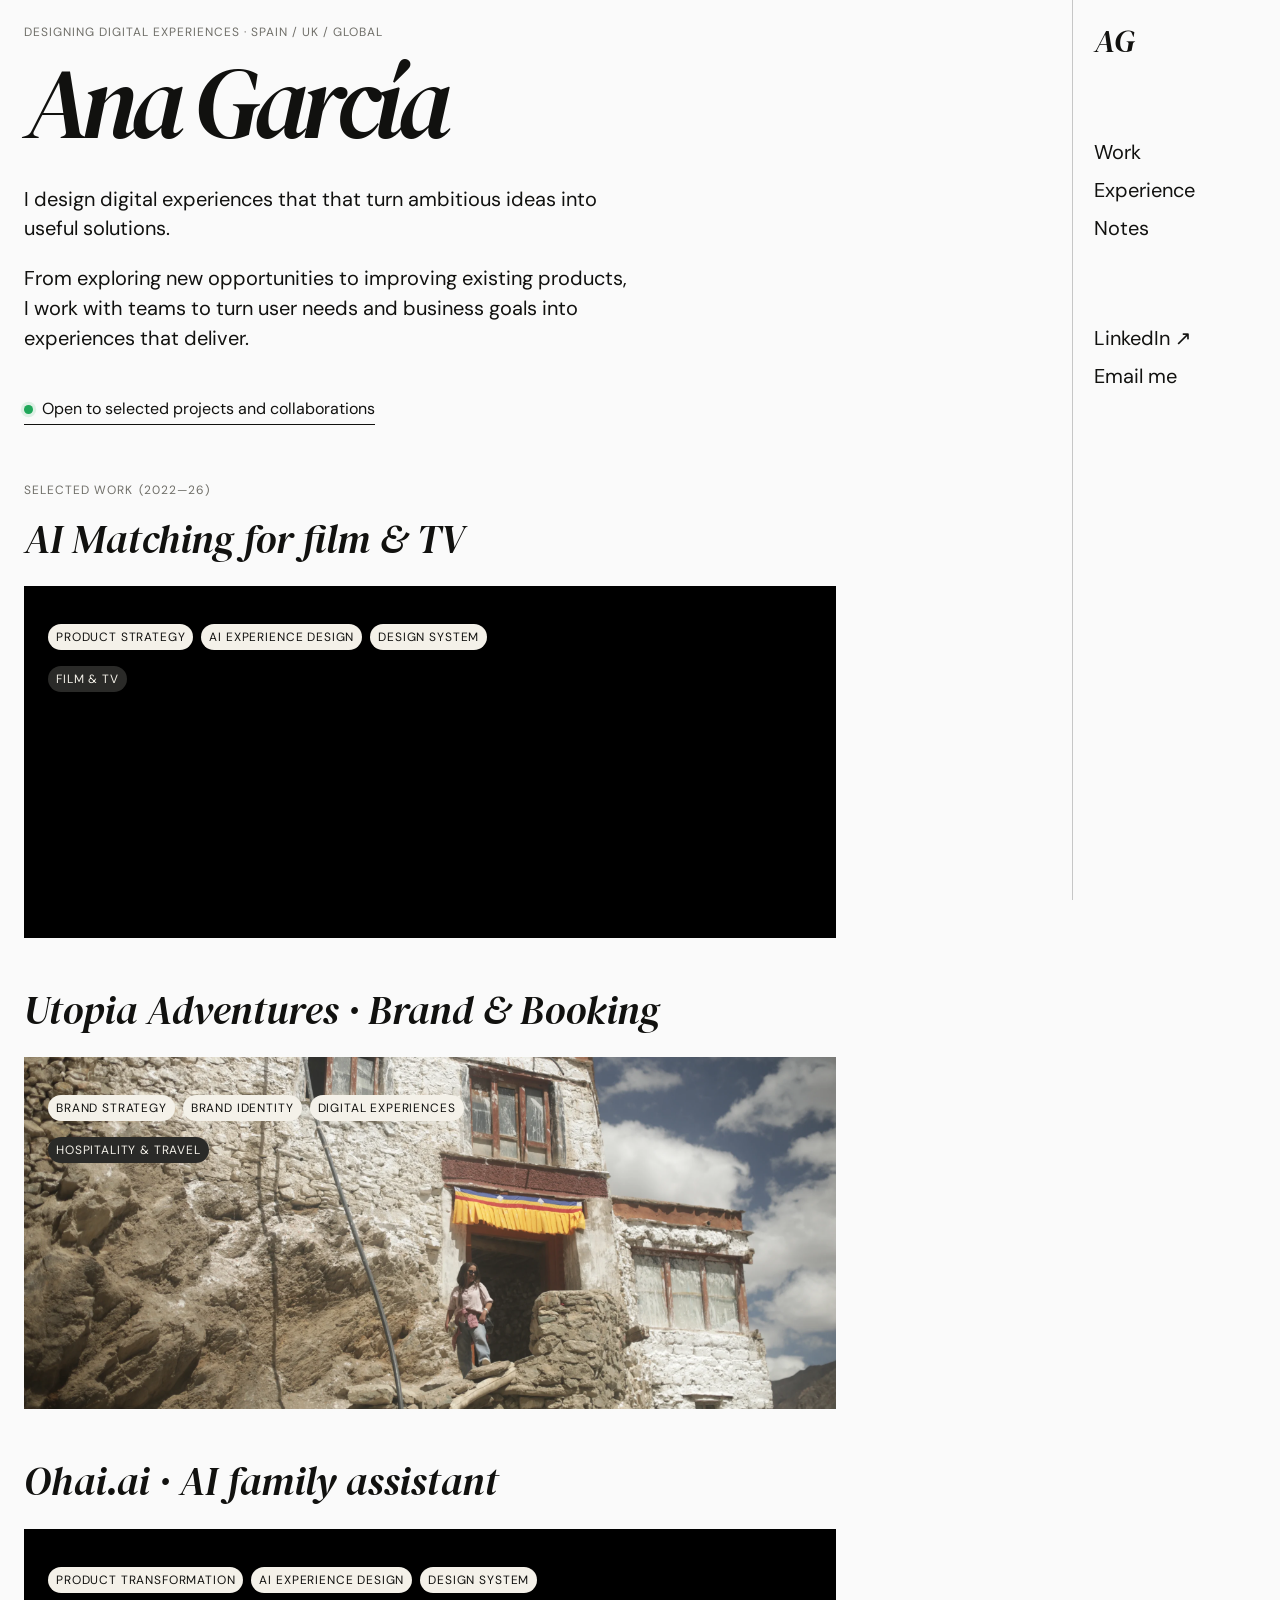
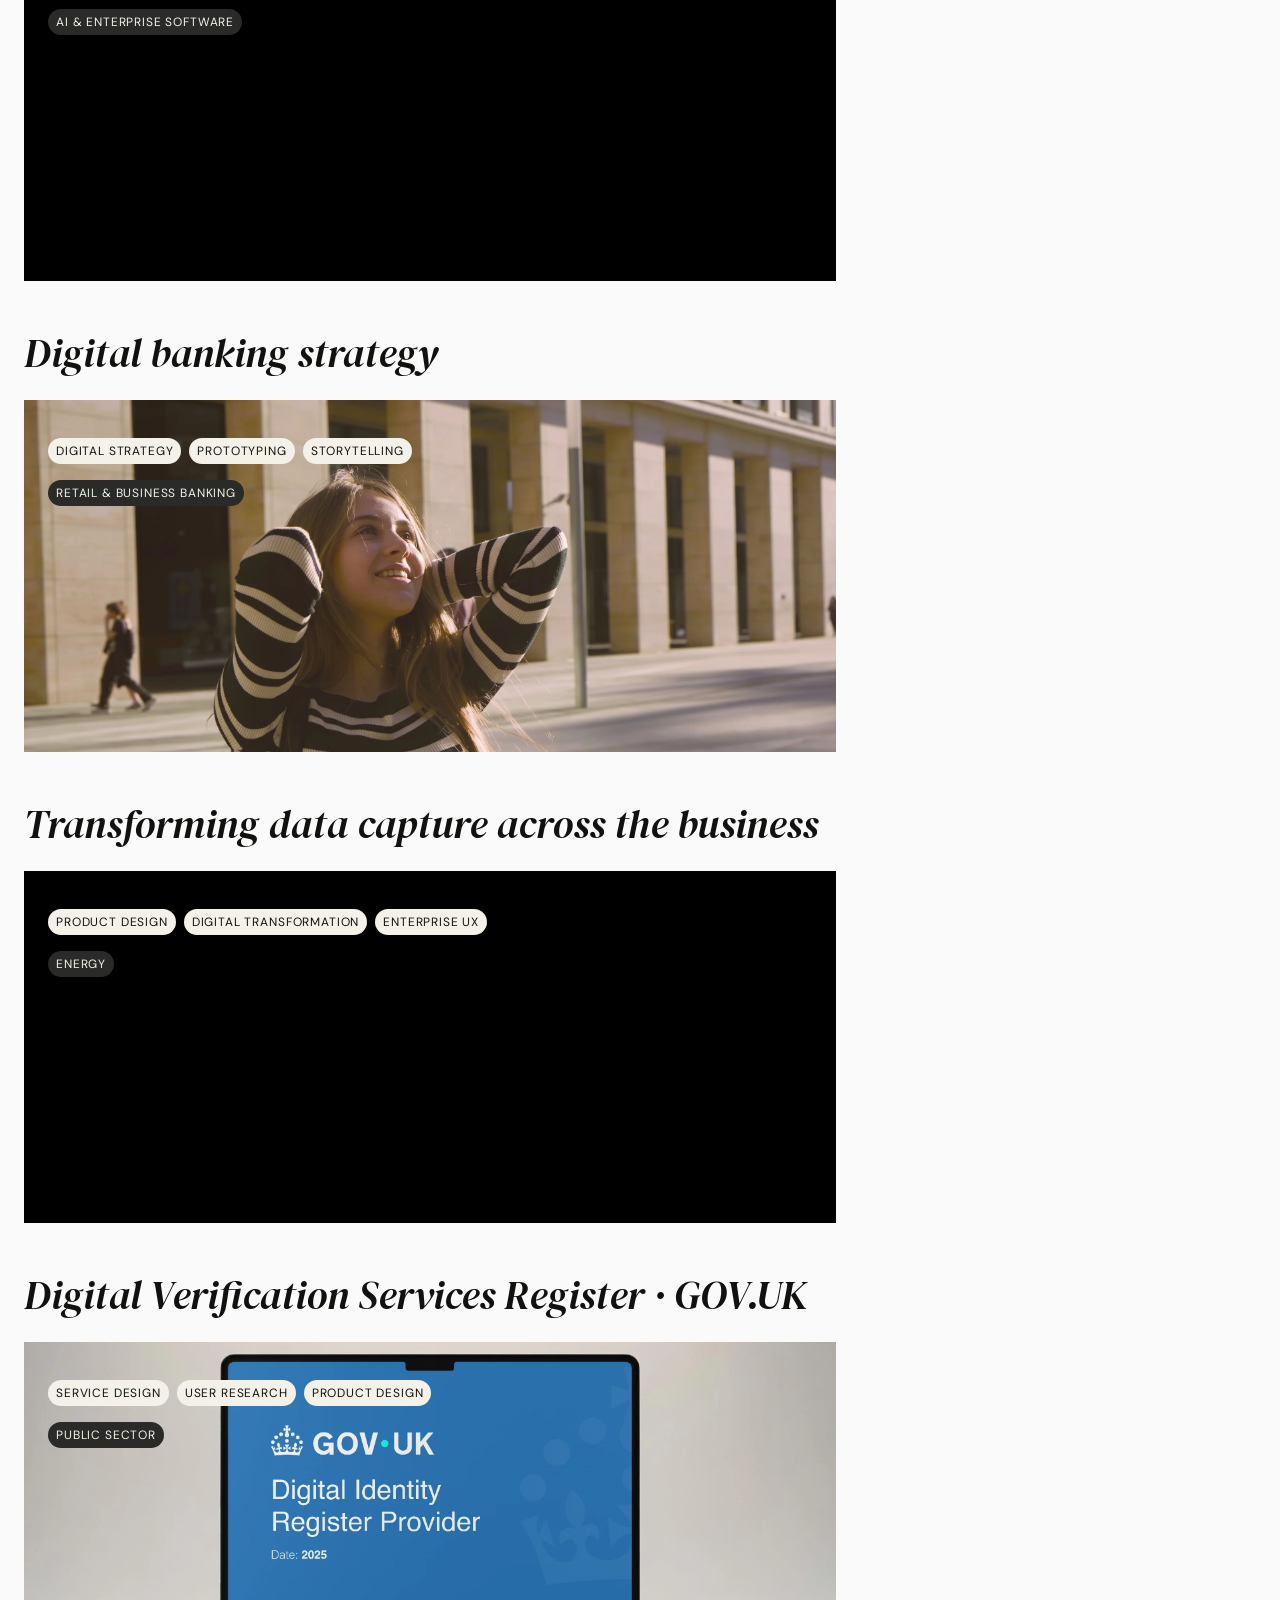
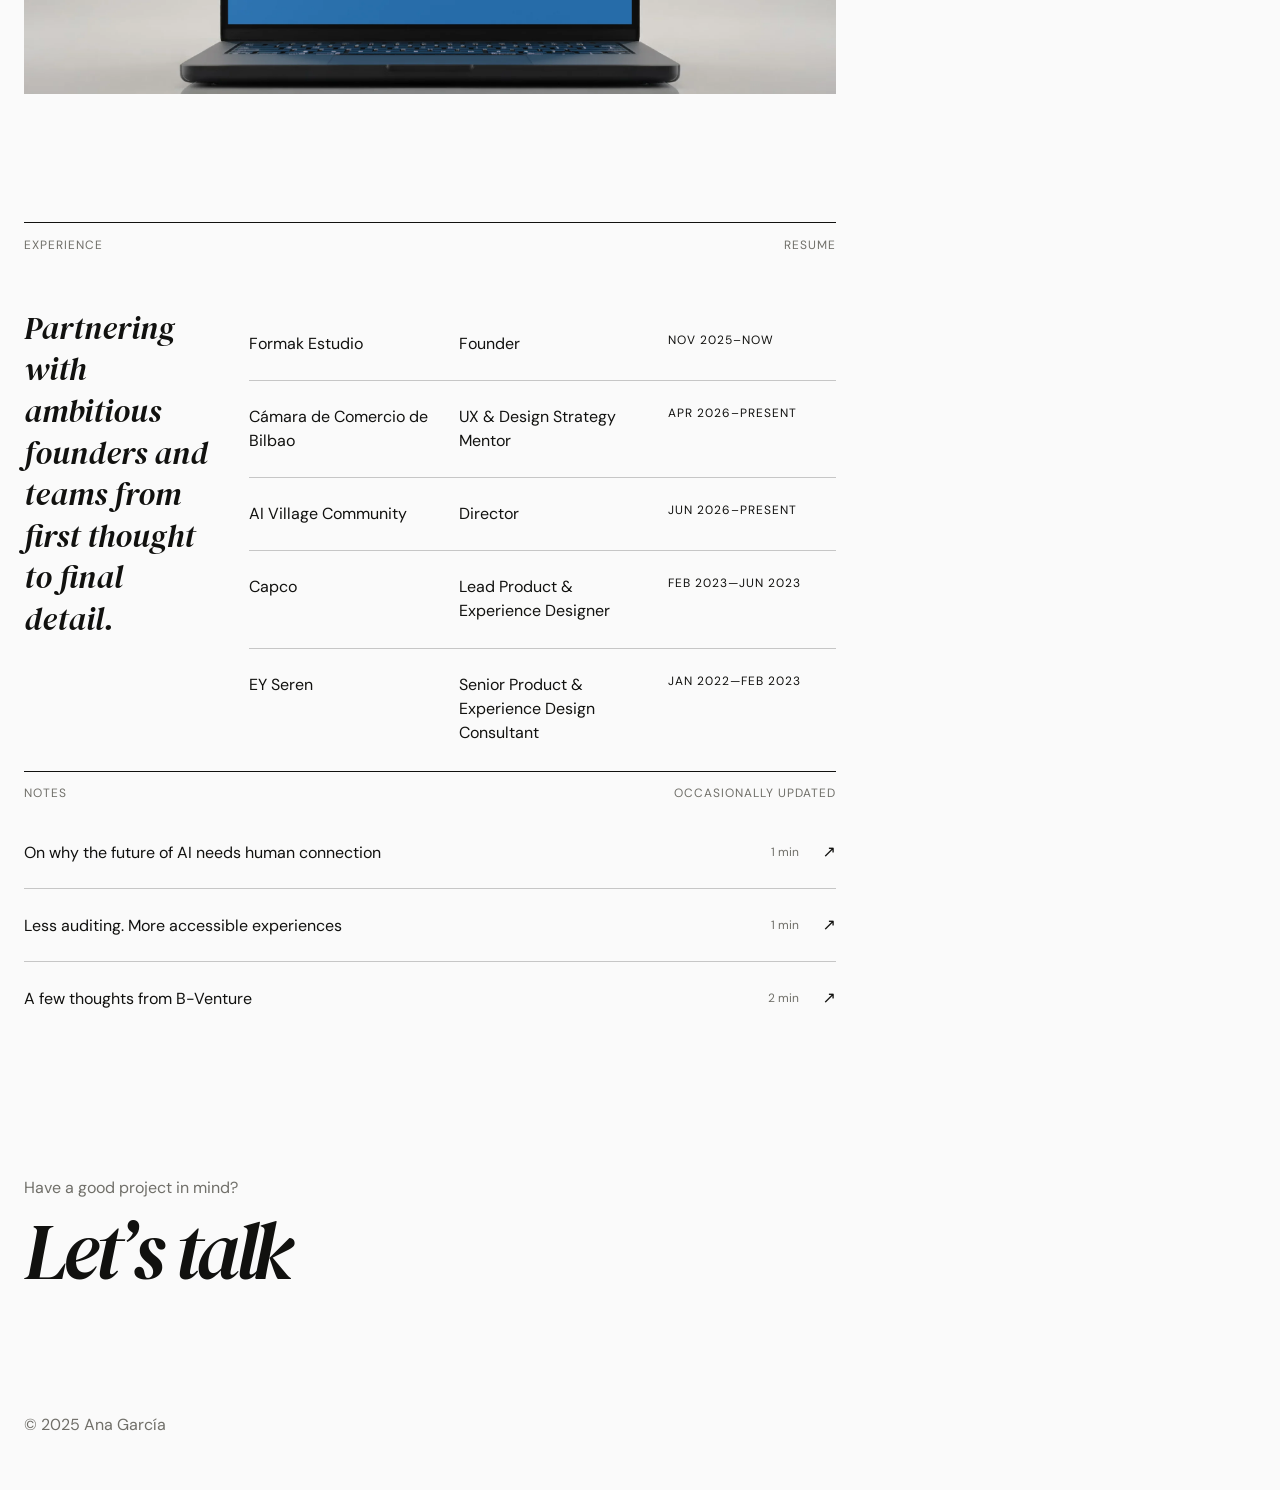
==== index.html @ 07504465 "Add files via upload" ====
<!doctype html>
<html lang="en">
<head>
<meta charset="utf-8">
<meta name="viewport" content="width=device-width, initial-scale=1">
<title>Ana García · Portfolio</title>
<link rel="stylesheet" href="assets/fonts/fonts.css">
<style>
body{margin:0;background:#fafafa}
a{color:#11110f;text-decoration:none}a:hover{color:#706f69}
.site{--ink:#11110f;--muted:#706f69;--line:rgba(17,17,15,.22);--bg:#fafafa;--pill:#f4f1e9;--pill-dark:#2a2a28;--green:#20a75a;background:var(--bg);color:var(--ink);font-family:'DM Sans',system-ui,sans-serif;font-variation-settings:"opsz" 14;font-weight:400;-webkit-font-smoothing:antialiased}
.serif{font-family:'DM Serif Display',Georgia,serif;font-weight:400;font-style:italic}
.sans{font-family:'DM Sans',system-ui,sans-serif;font-variation-settings:"opsz" 14;font-weight:400;font-style:normal}
.wrap{max-width:1280px;margin:0 auto;display:flex;justify-content:space-between;align-items:flex-start}
.main{flex:1 1 auto;min-width:0;max-width:860px;padding:24px;box-sizing:border-box}

/* Desktop side navigation */
.side{flex:0 0 208px;width:208px;position:sticky;top:0;height:100vh;overflow-y:auto;box-sizing:border-box;padding:24.84px 20.7px;border-left:1px solid var(--line);background:var(--bg);display:flex;flex-direction:column}
.side-logo{font-style:italic;font-size:32px;line-height:32px;align-self:flex-start}
.side-nav{height:auto;box-sizing:border-box;padding-top:80px;display:flex;flex-direction:column;justify-content:flex-end;align-items:flex-start;gap:8px}
.side-nav a{font-size:20px;line-height:30px}
.side-social{height:auto;padding-top:80px;display:flex;flex-direction:column;justify-content:flex-end;align-items:flex-start;gap:8px}
.side-social a{font-size:20px;line-height:30px}
/* Email me: a button that copies the address; reset so it looks and behaves exactly like the sidebar links */
.side-email{appearance:none;-webkit-appearance:none;background:none;border:0;border-radius:0;margin:0;padding:0;font:inherit;font-size:20px;line-height:30px;color:#11110f;text-align:left;cursor:pointer;align-self:flex-start}
.side-email:hover{color:#706f69}
.side-email-sr{position:absolute;width:1px;height:1px;margin:-1px;padding:0;overflow:hidden;clip:rect(0 0 0 0);clip-path:inset(50%);white-space:nowrap;border:0}
.side-email-fallback{margin:0;font-size:12px;line-height:18px;color:var(--muted)}
.side-email-fallback[hidden]{display:none}
.side-email-address{display:block;color:var(--ink);overflow-wrap:anywhere;-webkit-user-select:all;user-select:all}

/* Mobile / tablet header */
.mhead{display:none;align-items:center;justify-content:space-between;padding:13.6px 20px;border-bottom:1px solid var(--line);background:rgba(250,250,250,.94);-webkit-backdrop-filter:blur(12px);backdrop-filter:blur(12px)}
.mhead-logo{font-style:italic;font-size:24px;line-height:36px}
.mnav{display:flex;gap:13.6px}
.mnav a{font-size:12px;line-height:18px}

/* Shared text styles */
.eyebrow{margin:0;font-size:12px;line-height:17.28px;letter-spacing:1px;text-transform:uppercase;color:var(--muted)}

/* Hero */
.hero h1{margin:0;padding:24px 0;font-style:italic;font-size:100px;line-height:.75514em;letter-spacing:-.06458em;white-space:nowrap}
.intro{max-width:604px;padding:20px 0}
.intro p{margin:0;font-size:20px;line-height:23.07px}
.intro p + p{padding-top:20px}
.avail-wrap{padding:24px 0}
.avail{display:inline-flex;align-items:center;gap:8.8px;padding-bottom:2.4px;border-bottom:1px solid var(--ink);font-size:16px;line-height:24.69px}
.dot{flex:none;width:8.8px;height:8.8px;border-radius:50%;background:var(--green);box-shadow:0 0 0 3.2px rgba(32,167,90,.13)}
.avail-arrow{font-size:16px;line-height:24px}

/* Selected work */
.work-head{display:flex;gap:6px;padding-top:32px}
.work-head .eyebrow{line-height:18px}
.cards{display:flex;flex-direction:column;gap:32px}
.card{display:block;color:var(--ink)}
.card:hover{color:var(--ink)}
.card-head{display:flex;align-items:flex-end;padding:14px 0 28px}
.card-title{margin:0;font-size:40px;line-height:37.26px;transition:opacity .25s ease}
.card:hover .card-title{opacity:.6}
.media{position:relative;overflow:hidden;aspect-ratio:812/352;background:#000}
.media img,.media video{position:absolute;inset:0;width:100%;height:100%;object-fit:cover;display:block;transition:transform .5s ease}
.card:hover .media img,.card:hover .media video{transform:scale(1.04)}
.shade,.tint{display:none}
.phone-slot{position:absolute;top:110%;left:50%;transform:translate(-50%,-51%);width:31.6%;aspect-ratio:240/523;border-radius:13% / 5.966%;overflow:hidden;background:#000;z-index:1}
/* Crop the recording to the phone screen only: the frame is 520x1080 and the screen sits at x30 y32, 460x1002, which matches the slot's 240:523 ratio */
.phone-slot video{position:absolute;left:-6.52%;top:-3.19%;width:113.04%;height:107.74%;max-width:none;object-fit:fill;transition:none}
.card:hover .phone-slot video{transform:none}
.tags{position:absolute;left:24px;right:24px;top:38px;display:flex;flex-direction:column;align-items:flex-start;gap:16px}
.pills{display:flex;flex-wrap:wrap;gap:8px}
.pill{display:inline-block;background:var(--pill);color:var(--ink);border-radius:999px;padding:4px 8px;font-size:12px;line-height:18px;letter-spacing:.84px;text-transform:uppercase;white-space:nowrap}
.pill.dark{background:var(--pill-dark);color:var(--pill)}

/* Sections */
.sec{padding-top:128px}
.sec-head{display:flex;justify-content:space-between;align-items:flex-start;gap:16px;border-top:1px solid var(--ink);padding:13.6px 0;min-height:44.5px;box-sizing:border-box}

/* Experience */
.exp{display:flex;align-items:flex-start;gap:24px;padding-top:41.4px}
.exp-quote{margin:0;flex:0 0 185px;font-style:italic;font-size:32px;line-height:35.2px}
.exp-list{flex:1 1 auto;min-width:0}
.exp-row{display:grid;grid-template-columns:186px 185px minmax(0,1fr);gap:24px;padding:16px 0;border-top:1px solid var(--line)}
.exp-row:last-child{border-bottom:1px solid var(--line)}
.exp-row p{margin:0;font-size:16px;line-height:24.14px}
.exp-row p.date{font-size:12px;line-height:16.32px;letter-spacing:1px;text-transform:uppercase}

/* Notes */
.note{display:flex;justify-content:space-between;align-items:center;gap:24px;padding:20.8px 0;border-top:1px solid var(--line);color:var(--ink)}
.note-title{font-size:16px;line-height:23.47px}
.note-meta{display:flex;align-items:center;gap:24px;flex:none}
.note-time{font-size:12px;line-height:18px;color:var(--muted)}
.note-arrow{font-size:16px;line-height:24px}

/* Footer */
.foot{padding:144px 0 16px}
.foot-q,.foot-copy{margin:0;padding-bottom:14px;font-size:16px;line-height:20.57px;color:var(--muted)}
.talk-wrap{height:202.5px}
.talk{display:inline-block;font-style:italic;font-size:80px;line-height:74.52px;letter-spacing:-.0569em;white-space:nowrap}
/* Let's talk: a button that copies the email address and briefly confirms */
.talk-wrap{container-type:inline-size}
.talk-btn{appearance:none;-webkit-appearance:none;display:block;background:none;border:0;border-radius:0;margin:0;padding:0;font:inherit;color:inherit;text-align:left;cursor:pointer}
.talk-btn:hover .talk{color:#706f69}
.talk-done{display:flex;flex-direction:column;gap:8px}
.talk[hidden],.talk-done[hidden],.talk-fallback[hidden]{display:none}
.talk-done-1{font-style:italic;font-size:min(80px,12.2cqw);line-height:.9315em;letter-spacing:-.0569em;white-space:nowrap}
.talk-done-2{font-size:28px;line-height:1.2;font-weight:600;color:var(--ink)}
.talk-fallback{margin:0;padding-top:8px;font-size:16px;line-height:1.4;color:var(--muted)}
.talk-fallback span{color:var(--ink);-webkit-user-select:all;user-select:all;overflow-wrap:anywhere}

/* Large desktop: use more of the available width */
@media (min-width:1600px){
.wrap{max-width:min(92vw,1920px)}
.main{max-width:1180px;padding-left:48px;padding-right:48px}
.side{width:168px;flex:0 0 168px}
/* Experience rows: share the wider list evenly across the three columns */
.exp-row{grid-template-columns:repeat(3,minmax(0,1fr))}
}

/* Tablet: header nav replaces the side column */
@media (max-width:1079px){
.wrap{display:block}
.side{display:none}
.mhead{display:flex;padding:13.6px 24px}
.main{max-width:none}
}

/* Experience stacks when the three-column table no longer fits */
@media (max-width:899px){
.exp{flex-direction:column;gap:24px;padding-top:41.6px}
.exp-quote{flex:none;max-width:207px}
.exp-row{display:flex;flex-direction:column;gap:3.2px}
.exp-row p{line-height:21px}
}

/* Mobile: matches the 402px Figma frame */
@media (max-width:767px){
.mhead{padding:13.6px 20px}
.main{padding:20px}
.hero{padding:32px 0}
.hero .eyebrow{white-space:normal}
.hero h1{padding:28.8px 0;font-size:clamp(48px,20vw,80px);line-height:.75931em;letter-spacing:-.062em}
.intro{max-width:none}
.intro p{font-size:20px;line-height:24px}
.avail-wrap{padding:24px 0}
.avail{gap:9px;font-size:12px;line-height:18.48px}
.avail-arrow{font-family:'DM Sans',system-ui,sans-serif;font-size:12px;line-height:18.48px}
.work-head{padding-top:0}
.work-years{display:none}
.cards{gap:24px}
.card-head{min-height:99px;box-sizing:border-box}
.card-title{font-size:36px;line-height:35.28px}
.exp{align-items:stretch}
.exp-quote{max-width:none}
.media{aspect-ratio:auto;height:288px}
.media .img-film{object-fit:none;object-position:55.6% 0}
.media .img-banking{object-position:0 50%}
.phone-slot{width:36.8%;border-radius:16% / 7.343%;top:50% !important}
.shade{display:block;position:absolute;inset:0;background:rgba(0,0,0,.2)}
.tint{display:block;position:absolute;inset:0;background:linear-gradient(to top,rgba(12,53,112,.82),rgba(12,53,112,0) 65%)}
.tags{left:16px;right:16px;top:16px;gap:12px}
.pills{gap:5.6px}
.pill{padding:3.2px 6.4px;font-size:8px;line-height:12px;letter-spacing:.848px}
.sec{padding-top:96px}
.sec-head{min-height:45.9px}
.sec-head .eyebrow{line-height:18px}
.note{gap:11.2px}
.note-title{font-size:16px;line-height:24px}
.note-time{display:none}
.note-arrow{font-family:'DM Sans',system-ui,sans-serif;font-size:16px;line-height:24px}
.foot-q,.foot-copy{padding-bottom:0;line-height:21px}
.talk-wrap{height:128px}
.talk{line-height:74.4px}
}
</style>
</head>
<body>

<div class="site">
  <header class="mhead">
    <a class="mhead-logo serif" href="#top" aria-label="Ana García, home">AG</a>
    <nav class="mnav sans" aria-label="Mobile navigation">
      <a href="#work">Work</a>
      <a href="#experience">Experience</a>
      <a href="#notes">Notes</a>
    </nav>
  </header>

  <div class="wrap" id="top">
    <main class="main">

      <section class="hero">
        <p class="eyebrow">DESIGNING DIGITAL EXPERIENCES · SPAIN / UK / GLOBAL</p>
        <h1 class="serif">Ana García</h1>
        <div class="intro">
          <p style="line-height: 1.45">I design digital experiences that that turn ambitious ideas into useful solutions.</p>
          <p style="line-height: 1.5">From exploring new opportunities to improving existing products, I work with teams to turn user needs and business goals into experiences that deliver.</p>
        </div>
        <div class="avail-wrap">
          <span class="avail"><span class="dot" aria-hidden="true"></span><span>Open to selected projects and collaborations</span></span>
        </div>
      </section>

      <section id="work" aria-labelledby="work-label">
        <div class="work-head" style="padding-bottom: 8px">
          <p class="eyebrow" id="work-label">Selected work</p>
          <p class="eyebrow work-years">(2022—26)</p>
        </div>
        <div class="cards" style="gap: 40px">

          <article>
            <a class="card" href="case-study-film-tv.html">
              <div class="card-head"><h2 class="card-title serif">AI Matching for film &amp; TV</h2></div>
              <div class="media">
                <video class="img-film" src="assets/4535732eef12e130ac1feb3e35d417fa.mp4" autoplay="" muted="" loop="" playsinline="" aria-label="Film crew silhouetted behind a camera rig on a lit stage"></video>
                <div class="tags sans">
                  <div class="pills"><span class="pill">Product Strategy</span><span class="pill">AI Experience Design</span><span class="pill">Design System</span></div>
                  <span class="pill dark">Film &amp; TV</span>
                </div>
              </div>
            </a>
          </article>

          <article>
            <a class="card" href="case-study-utopia.html">
              <div class="card-head"><h2 class="card-title serif">Utopia Adventures · Brand &amp; Booking</h2></div>
              <div class="media">
                <img src="assets/bcff8757ad38916a5c79094b5ac4081d.webp" alt="Traveller stepping out of a stone house in Zanskar" style="object-position: 50% 66%">
                <div class="shade" aria-hidden="true"></div>
                <div class="tags sans">
                  <div class="pills"><span class="pill">Brand Strategy</span><span class="pill">Brand Identity</span><span class="pill">Digital Experiences</span></div>
                  <span class="pill dark">Hospitality &amp; Travel</span>
                </div>
              </div>
            </a>
          </article>

          <article>
            <a class="card" href="case-study-ohai.html">
              <div class="card-head"><h2 class="card-title serif">Ohai.ai · AI family assistant</h2></div>
              <div class="media">
                <div class="phone-slot" style="width: 227px; height: 495px; top: 357px; left: 417px; position: absolute">
                  <video src="assets/54e546d3fb3069652166d1ca0eb10411.mp4" autoplay="" muted="" loop="" playsinline="" aria-label="Ohai app screen, I'm O, your AI household assistant" style="border-radius: 0px"></video>
                </div>
                <div class="tags sans">
                  <div class="pills"><span class="pill">Product Transformation</span><span class="pill">AI Experience Design</span><span class="pill">Design System</span></div>
                  <span class="pill dark">AI &amp; Enterprise Software</span>
                </div>
              </div>
            </a>
          </article>

          <article>
            <a class="card" href="case-study-digital-banking.html">
              <div class="card-head"><h2 class="card-title serif">Digital banking strategy</h2></div>
              <div class="media">
                <img class="img-banking" src="assets/b52825ad929a11c8da791966712f7fba.webp" alt="Young woman smiling in the street, titled Financial wellbeing evolution" width="2752" height="1536" style="width: 850px; height: auto; aspect-ratio: 2752 / 1536; top: -26px; left: -10px">
                <div class="tint" aria-hidden="true"></div>
                <div class="tags sans">
                  <div class="pills"><span class="pill">Digital Strategy</span><span class="pill">Prototyping</span><span class="pill">Storytelling</span></div>
                  <span class="pill dark">Retail &amp; Business Banking</span>
                </div>
              </div>
            </a>
          </article>

          <article>
            <a class="card" href="case-study-data-capture.html">
              <div class="card-head"><h2 class="card-title serif">Transforming data capture across the business</h2></div>
              <div class="media">
                <div class="tags sans">
                  <div class="pills"><span class="pill">PRODUCT DESIGN</span><span class="pill">DIGITAL TRANSFORMATION</span><span class="pill">ENTERPRISE UX</span></div>
                  <span class="pill dark">ENERGY</span>
                </div>
              </div>
            </a>
          </article>

          <article>
            <a class="card" href="case-study-dsit.html">
              <div class="card-head"><h2 class="card-title serif">Digital Verification Services Register · GOV.UK</h2></div>
              <div class="media">
                <img src="assets/38b4631074ec528218b9f19d2753288c.webp" alt="Synthesis board comparing three iterations of the register's application flow" style="top: 0px">
                <div class="tags sans">
                  <div class="pills"><span class="pill">Service Design</span><span class="pill">User Research</span><span class="pill">Product Design</span></div>
                  <span class="pill dark">Public Sector</span>
                </div>
              </div>
            </a>
          </article>

        </div>
      </section>

      <section class="sec" id="experience" aria-labelledby="exp-label">
        <div class="sec-head">
          <p class="eyebrow" id="exp-label">Experience</p>
          <a class="eyebrow" href="#">Resume</a>
        </div>
        <div class="exp" style="padding-top: 40px; gap: 40px">
          
          <p class="exp-quote serif" style="line-height: 1.3">Partnering with ambitious founders and teams from first thought to final detail.</p><div class="exp-list" style="height: 335px">
            <div class="exp-row" style="gap: 24px; padding-top: 24px; padding-bottom: 24px; border-width: 1px; border-style: solid; border-color: rgba(17, 17, 15, 0.22); border-top-width: 0px; border-right-width: 0px; border-bottom-width: 0px; border-left-width: 0px"><p>Formak Estudio</p><p>Founder</p><p class="date">Nov 2025–now</p></div>
            <div class="exp-row" style="gap: 24px; padding-top: 24px; padding-bottom: 24px"><p>Cámara de Comercio de Bilbao</p><p>UX &amp; Design Strategy Mentor</p><p class="date">Apr 2026–Present</p></div><div class="exp-row" style="gap: 24px; padding-top: 24px; padding-bottom: 24px"><p>AI Village Community</p><p>Director</p><p class="date">JUN 2026–PRESENT</p></div>
            <div class="exp-row" style="gap: 24px; padding-top: 24px; padding-bottom: 24px"><p>Capco</p><p>Lead Product &amp; Experience Designer</p><p class="date">Feb 2023—Jun 2023</p></div>
            <div class="exp-row" style="gap: 24px; padding-top: 24px; padding-bottom: 24px; border-width: 1px; border-style: solid; border-color: rgba(17, 17, 15, 0.22); border-top-width: 1px; border-right-width: 0px; border-bottom-width: 0px; border-left-width: 0px"><p>EY Seren</p><p>Senior Product &amp; Experience Design Consultant</p><p class="date">Jan 2022—Feb 2023</p></div>
          </div>
        </div>
      </section>

      <section class="sec" id="notes" aria-labelledby="notes-label">
        <div class="sec-head">
          <p class="eyebrow" id="notes-label">Notes</p>
          <p class="eyebrow">Occasionally updated</p>
        </div>
        <a class="note" href="https://lnkd.in/p/e7ygg7Vt" target="_blank" rel="noopener" style="padding-top: 24px; padding-bottom: 24px; border-width: 1px; border-style: solid; border-color: rgba(17, 17, 15, 0.22); border-top-width: 0px; border-right-width: 0px; border-bottom-width: 0px; border-left-width: 0px"><span class="note-title">On why the future of AI needs human connection</span><span class="note-meta"><span class="note-time">1 min</span><span class="note-arrow sans" aria-hidden="true">↗</span></span></a>
        <a class="note" href="https://lnkd.in/p/eMrqUyfA" target="_blank" rel="noopener" style="padding-top: 24px; padding-bottom: 24px"><span class="note-title">Less auditing. More accessible experiences</span><span class="note-meta"><span class="note-time">1 min</span><span class="note-arrow sans" aria-hidden="true">↗</span></span></a><a class="note" href="https://lnkd.in/p/eZNEfr36" target="_blank" rel="noopener" style="padding-top: 24px; padding-bottom: 24px"><span class="note-title">A few thoughts from B-Venture</span><span class="note-meta"><span class="note-time">2 min</span><span class="note-arrow sans" aria-hidden="true">↗</span></span></a>
      </section>

      <footer class="foot" id="contact">
        <p class="foot-q">Have a good project in mind?</p>
        <div class="talk-wrap">
          <button type="button" class="talk-btn" data-copy-talk="Anagvpersonal@gmail.com" aria-describedby="talk-hint"><span class="talk serif" data-talk-label="">Let’s talk</span><span class="talk-done" hidden="" data-talk-done=""><span class="talk-done-1 serif">Email address copied!</span><span class="talk-done-2 sans">Paste it into your email to say hello.</span></span></button>
          <span class="side-email-sr" id="talk-hint">Copies my email address to your clipboard</span>
          <span class="side-email-sr" role="status" aria-live="polite" data-talk-status=""></span>
          <p class="talk-fallback" hidden="" data-talk-fallback="">Couldn’t copy automatically. Select and copy: <span>Anagvpersonal@gmail.com</span></p>
        </div>
        <p class="foot-copy">© 2025 Ana García</p>
      </footer>

    </main>

    <aside class="side sans" aria-label="Site navigation">
      <a class="side-logo serif" href="#top" aria-label="Ana García, home">AG</a>
      <nav class="side-nav" aria-label="Sections">
        <a href="#work" style="font-size: 20px">Work</a>
        <a href="#experience">Experience</a>
        <a href="#notes">Notes</a>
      </nav>
      <div class="side-social"><a href="https://www.linkedin.com/in/ana-garcia-villanueva/">LinkedIn <span aria-hidden="true">↗</span></a>
        <button type="button" class="side-email" data-copy-email="Anagvpersonal@gmail.com" aria-describedby="side-email-hint">Email me</button>
        <span class="side-email-sr" id="side-email-hint">Copies my email address to your clipboard</span>
        <span class="side-email-sr" role="status" aria-live="polite" data-copy-email-status=""></span>
        <p class="side-email-fallback" hidden="" data-copy-email-fallback="">Couldn’t copy automatically. Select and copy:<span class="side-email-address">Anagvpersonal@gmail.com</span></p>
      </div>
    </aside>
  </div>
</div>

<script src="assets/dc-shim.js"></script>
<script>

class Component extends DCLogic {
  // Let's talk: copies the address, shows the confirmation for 3s, then restores the CTA; falls back to a selectable address if copying is blocked.
  setupTalkCopy() {
    if (window.__agTalkCopy) return;
    window.__agTalkCopy = true;
    let timer = null;
    const legacyCopy = (text) => {
      const ta = document.createElement('textarea');
      ta.value = text; ta.setAttribute('readonly', '');
      ta.style.cssText = 'position:fixed;top:0;left:0;width:1px;height:1px;opacity:0;pointer-events:none';
      document.body.appendChild(ta); ta.select();
      let ok = false;
      try { ok = document.execCommand('copy'); } catch (e) { ok = false; }
      ta.remove();
      return ok;
    };
    const copy = (text) => {
      const modern = navigator.clipboard && window.isSecureContext ? navigator.clipboard.writeText(text) : Promise.reject(new Error('no clipboard'));
      return modern.catch(() => { if (!legacyCopy(text)) throw new Error('copy failed'); });
    };
    document.addEventListener('click', (e) => {
      const btn = e.target && e.target.closest ? e.target.closest('[data-copy-talk]') : null;
      if (!btn) return;
      e.preventDefault();
      const wrap = btn.parentNode;
      const label = btn.querySelector('[data-talk-label]'), done = btn.querySelector('[data-talk-done]');
      const status = wrap.querySelector('[data-talk-status]'), fallback = wrap.querySelector('[data-talk-fallback]');
      const say = (msg) => { if (!status) return; status.textContent = ''; setTimeout(() => { status.textContent = msg; }, 60); };
      clearTimeout(timer);
      copy(btn.getAttribute('data-copy-talk')).then(() => {
        if (fallback) fallback.hidden = true;
        label.hidden = true; done.hidden = false;
        say('Email address copied! Paste it into your email to say hello.');
        timer = setTimeout(() => { done.hidden = true; label.hidden = false; }, 3000);
      }, () => {
        done.hidden = true; label.hidden = false;
        if (fallback) {
          fallback.hidden = false;
          const addr = fallback.querySelector('span');
          if (addr) { const r = document.createRange(); r.selectNodeContents(addr); const sel = window.getSelection(); sel.removeAllRanges(); sel.addRange(r); }
        }
        say('Couldn’t copy automatically. The email address is shown below and selected, ready to copy.');
      });
    });
  }
  // Email me: copies the address to the clipboard, confirms for 2s, and falls back to a selectable address if copying is blocked.
  setupEmailCopy() {
    if (window.__agEmailCopy) return;
    window.__agEmailCopy = true;
    const timers = new WeakMap();
    const setLabel = (btn, text) => { const n = btn.firstChild; if (n && n.nodeType === 3) n.nodeValue = text; else btn.textContent = text; };
    const announce = (btn, msg) => {
      const s = btn.parentNode.querySelector('[data-copy-email-status]');
      if (!s) return;
      s.textContent = '';
      setTimeout(() => { s.textContent = msg; }, 60);
    };
    const legacyCopy = (text) => {
      const ta = document.createElement('textarea');
      ta.value = text; ta.setAttribute('readonly', '');
      ta.style.cssText = 'position:fixed;top:0;left:0;width:1px;height:1px;opacity:0;pointer-events:none';
      document.body.appendChild(ta); ta.select();
      let ok = false;
      try { ok = document.execCommand('copy'); } catch (e) { ok = false; }
      ta.remove();
      return ok;
    };
    const copy = (text) => {
      const modern = navigator.clipboard && window.isSecureContext ? navigator.clipboard.writeText(text) : Promise.reject(new Error('no clipboard'));
      return modern.catch(() => { if (!legacyCopy(text)) throw new Error('copy failed'); });
    };
    document.addEventListener('click', (e) => {
      const btn = e.target && e.target.closest ? e.target.closest('[data-copy-email]') : null;
      if (!btn) return;
      e.preventDefault();
      const email = btn.getAttribute('data-copy-email');
      const label = btn.getAttribute('data-label') || btn.textContent.trim();
      btn.setAttribute('data-label', label);
      const fallback = btn.parentNode.querySelector('[data-copy-email-fallback]');
      clearTimeout(timers.get(btn));
      copy(email).then(() => {
        if (fallback) fallback.hidden = true;
        setLabel(btn, 'Email copied!');
        announce(btn, 'Email address copied to clipboard');
        timers.set(btn, setTimeout(() => setLabel(btn, label), 2000));
      }, () => {
        setLabel(btn, label);
        if (fallback) {
          fallback.hidden = false;
          const addr = fallback.querySelector('.side-email-address');
          if (addr) { const r = document.createRange(); r.selectNodeContents(addr); const sel = window.getSelection(); sel.removeAllRanges(); sel.addRange(r); }
        }
        announce(btn, 'Couldn’t copy automatically. The email address, ' + email + ', is shown below the button and selected, ready to copy.');
      });
    });
  }
  componentDidMount() {
    this.setupEmailCopy();
    this.setupTalkCopy();
  }
renderVals() {
return {};
}
}

(function(){ var c=new Component(); function go(){ c.__mount(); } if(document.readyState==='loading') document.addEventListener('DOMContentLoaded',go); else go(); })();
</script>
</body>
</html>
---- assets/fonts/fonts.css ----
@font-face{font-family:'DM Sans';font-style:normal;font-weight:100 1000;font-display:swap;src:url(dm-sans-normal.woff2) format('woff2');}
@font-face{font-family:'DM Serif Display';font-style:normal;font-weight:400;font-display:swap;src:url(dm-serif-display-normal.woff2) format('woff2');}
@font-face{font-family:'DM Serif Display';font-style:italic;font-weight:400;font-display:swap;src:url(dm-serif-display-italic.woff2) format('woff2');}
@font-face{font-family:'Cormorant Garamond';font-style:normal;font-weight:700;font-display:swap;src:url(cormorant-garamond-700.woff2) format('woff2');}
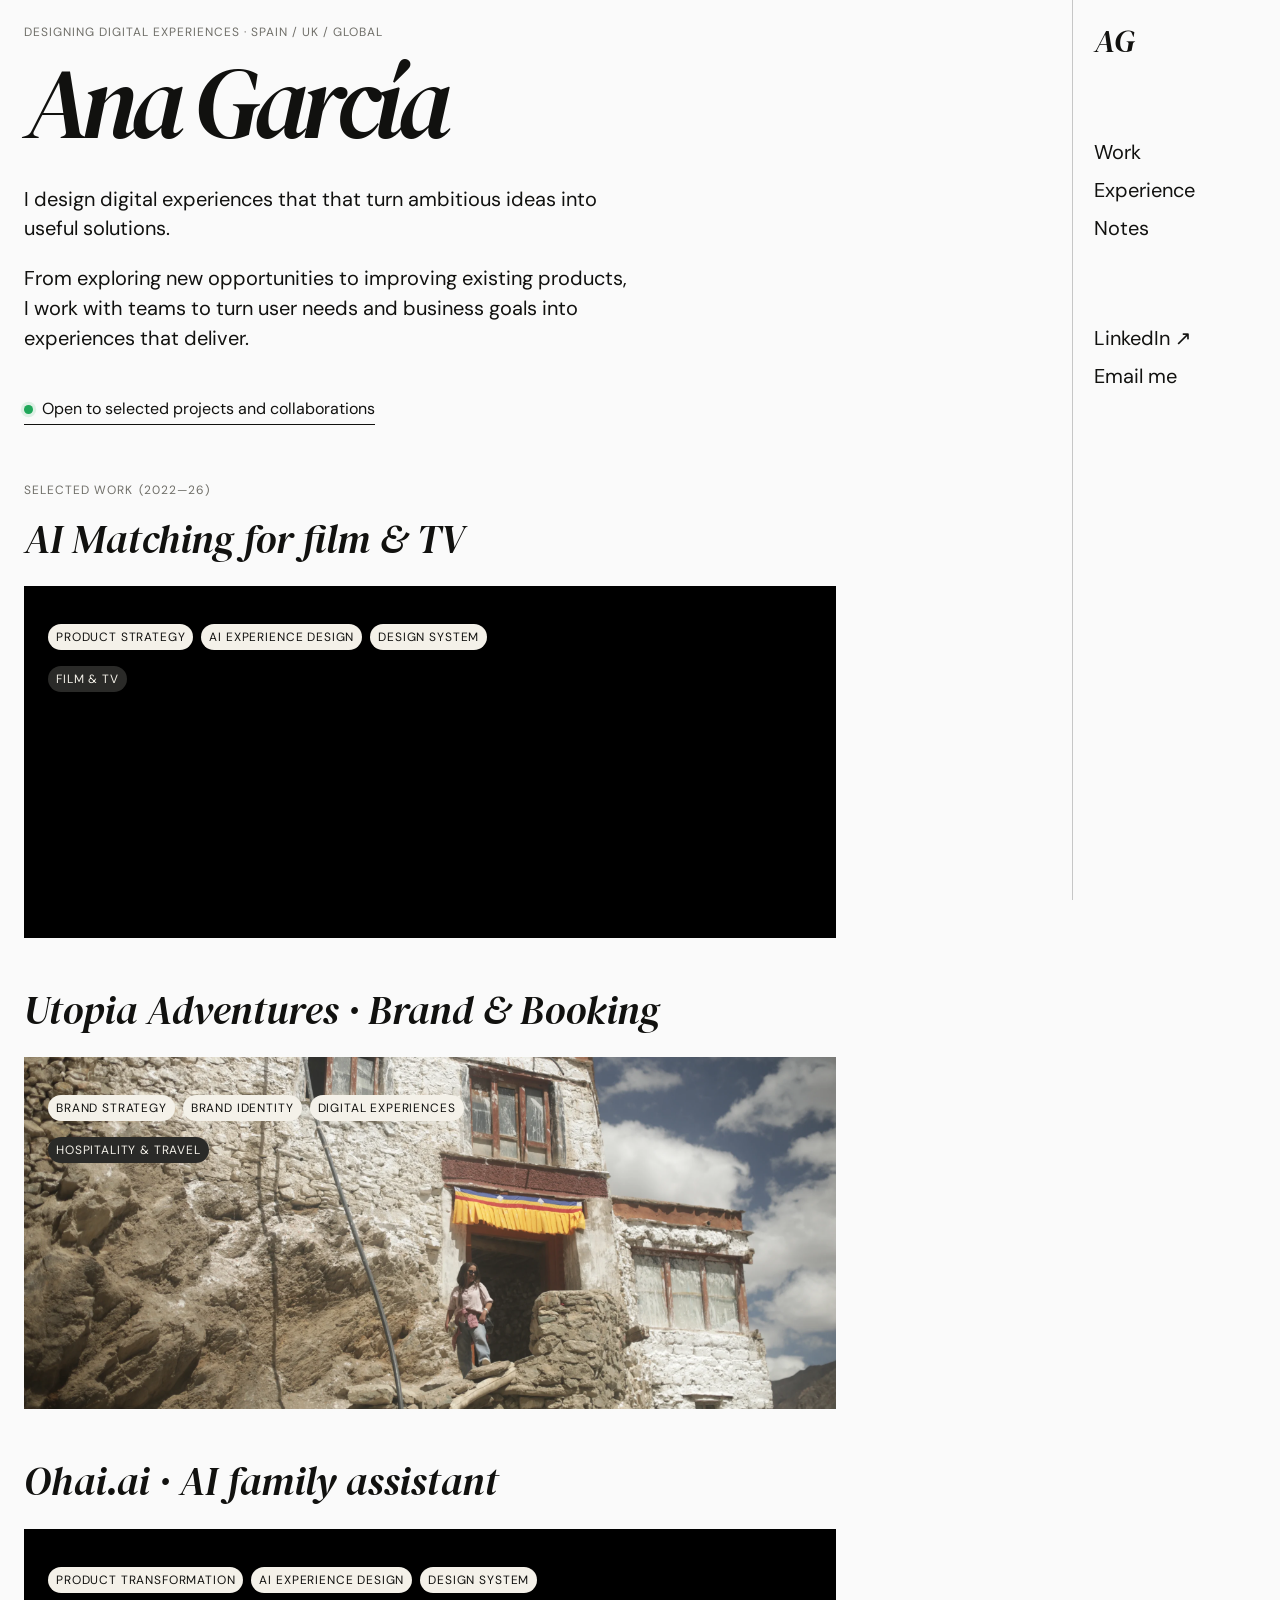
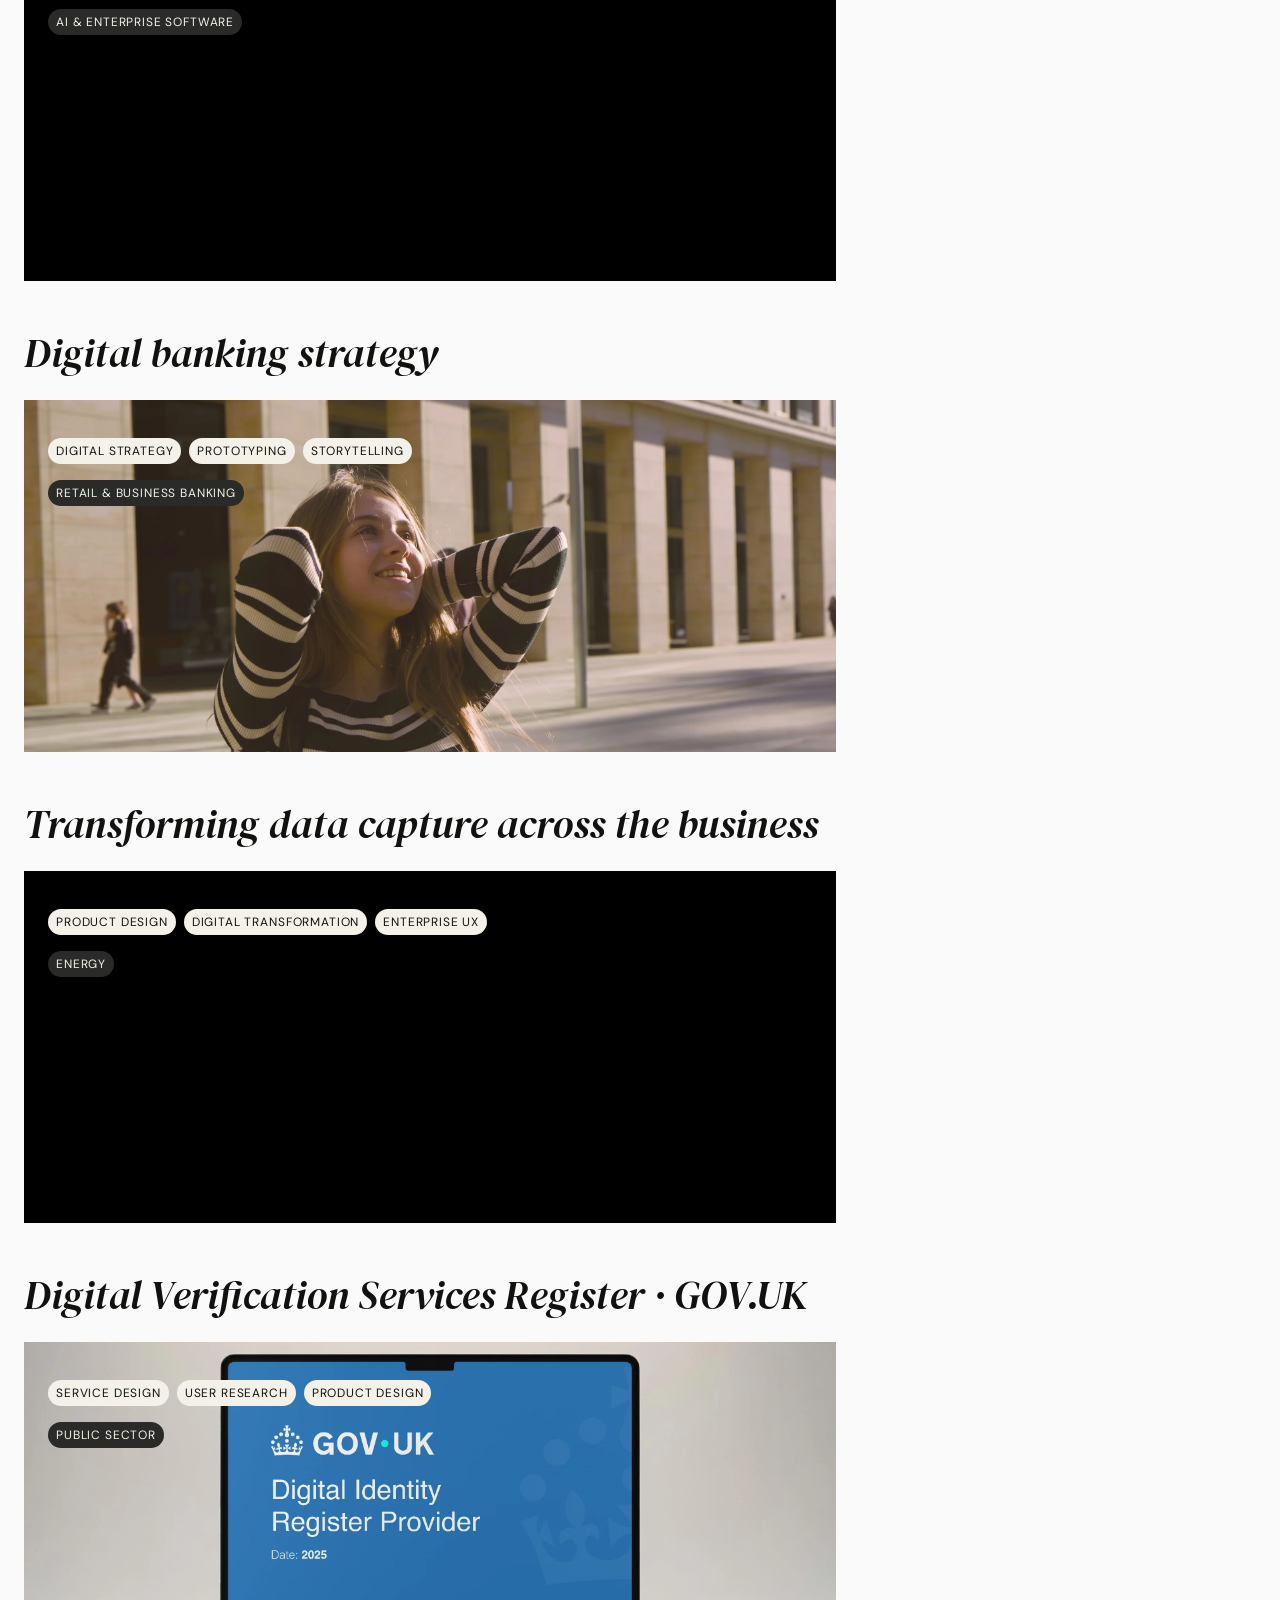
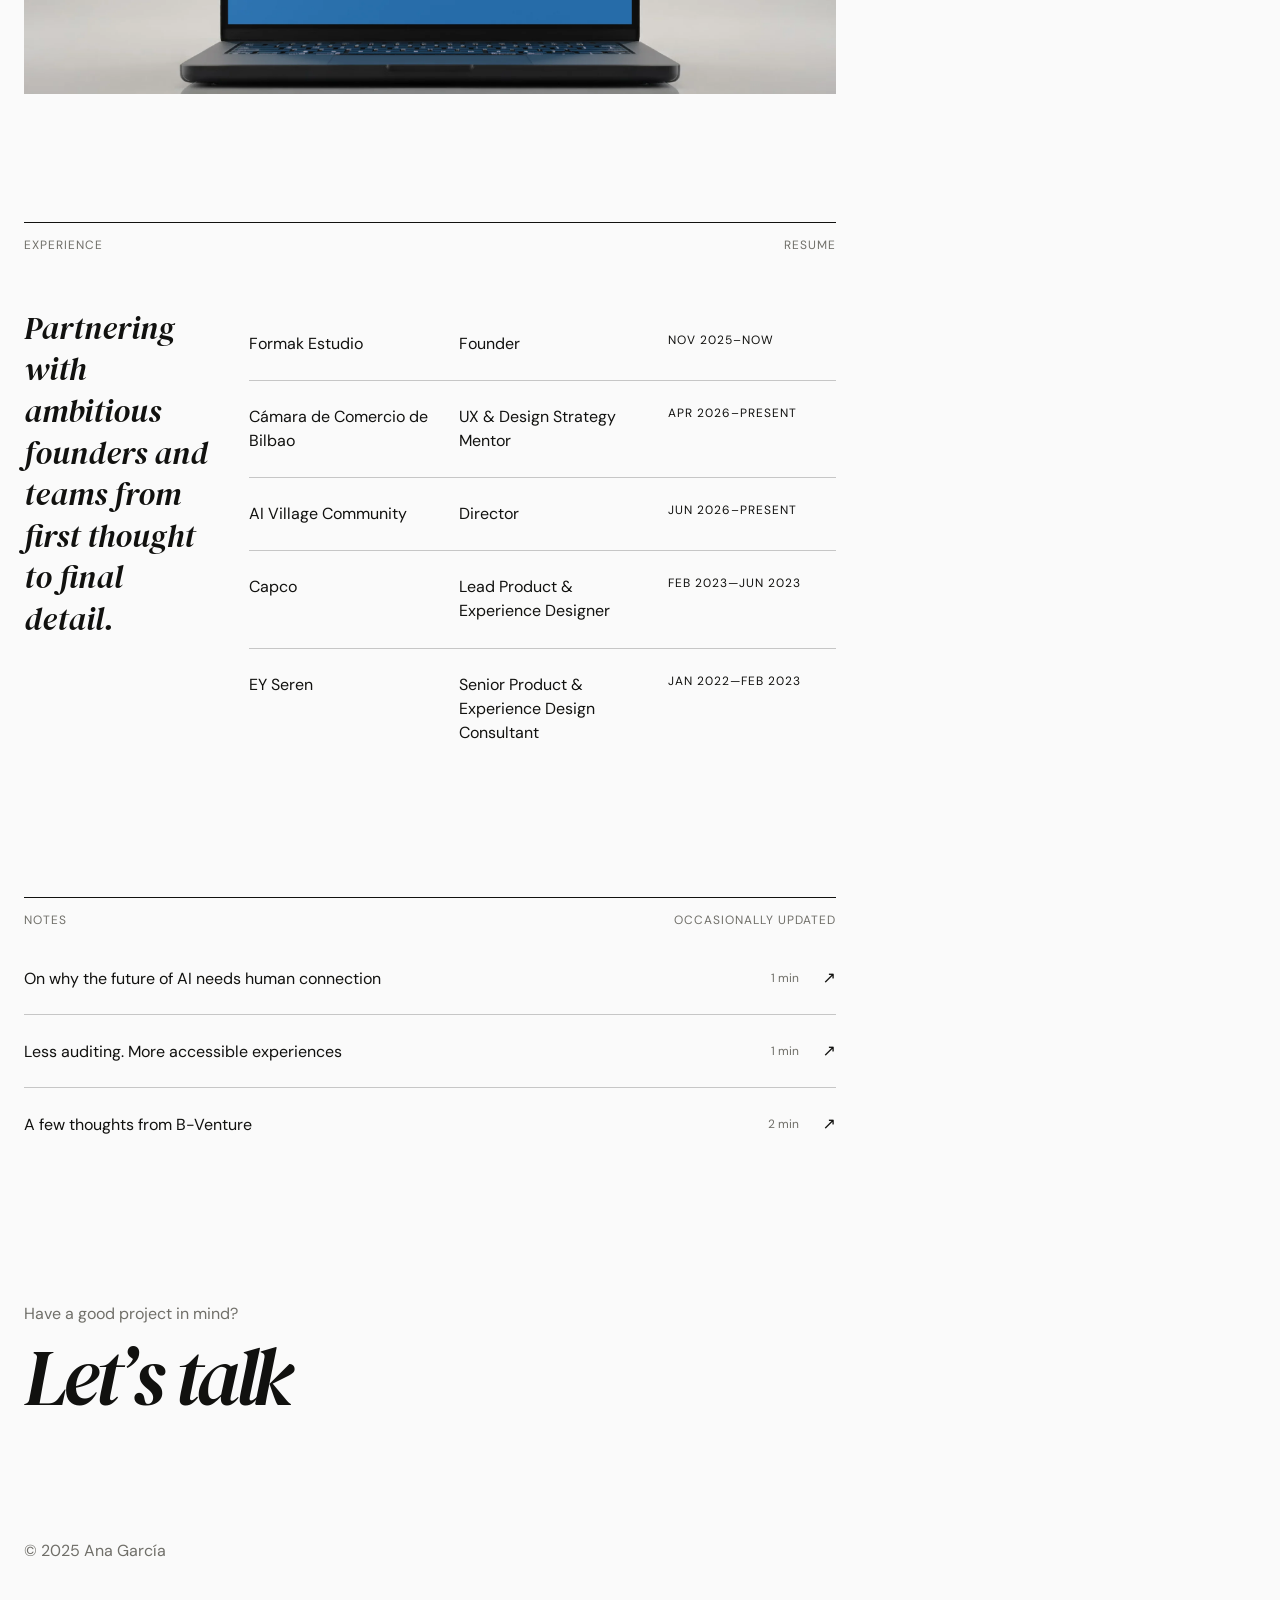
==== commit 8a333de1: "Add files via upload" ====
--- a/index.html
+++ b/index.html
@@ -297,7 +297,7 @@
         </div>
         <div class="exp" style="padding-top: 40px; gap: 40px">
           
-          <p class="exp-quote serif" style="line-height: 1.3">Partnering with ambitious founders and teams from first thought to final detail.</p><div class="exp-list" style="height: 335px">
+          <p class="exp-quote serif" style="line-height: 1.3">Partnering with ambitious founders and teams from first thought to final detail.</p><div class="exp-list" style="min-height: 335px">
             <div class="exp-row" style="gap: 24px; padding-top: 24px; padding-bottom: 24px; border-width: 1px; border-style: solid; border-color: rgba(17, 17, 15, 0.22); border-top-width: 0px; border-right-width: 0px; border-bottom-width: 0px; border-left-width: 0px"><p>Formak Estudio</p><p>Founder</p><p class="date">Nov 2025–now</p></div>
             <div class="exp-row" style="gap: 24px; padding-top: 24px; padding-bottom: 24px"><p>Cámara de Comercio de Bilbao</p><p>UX &amp; Design Strategy Mentor</p><p class="date">Apr 2026–Present</p></div><div class="exp-row" style="gap: 24px; padding-top: 24px; padding-bottom: 24px"><p>AI Village Community</p><p>Director</p><p class="date">JUN 2026–PRESENT</p></div>
             <div class="exp-row" style="gap: 24px; padding-top: 24px; padding-bottom: 24px"><p>Capco</p><p>Lead Product &amp; Experience Designer</p><p class="date">Feb 2023—Jun 2023</p></div>
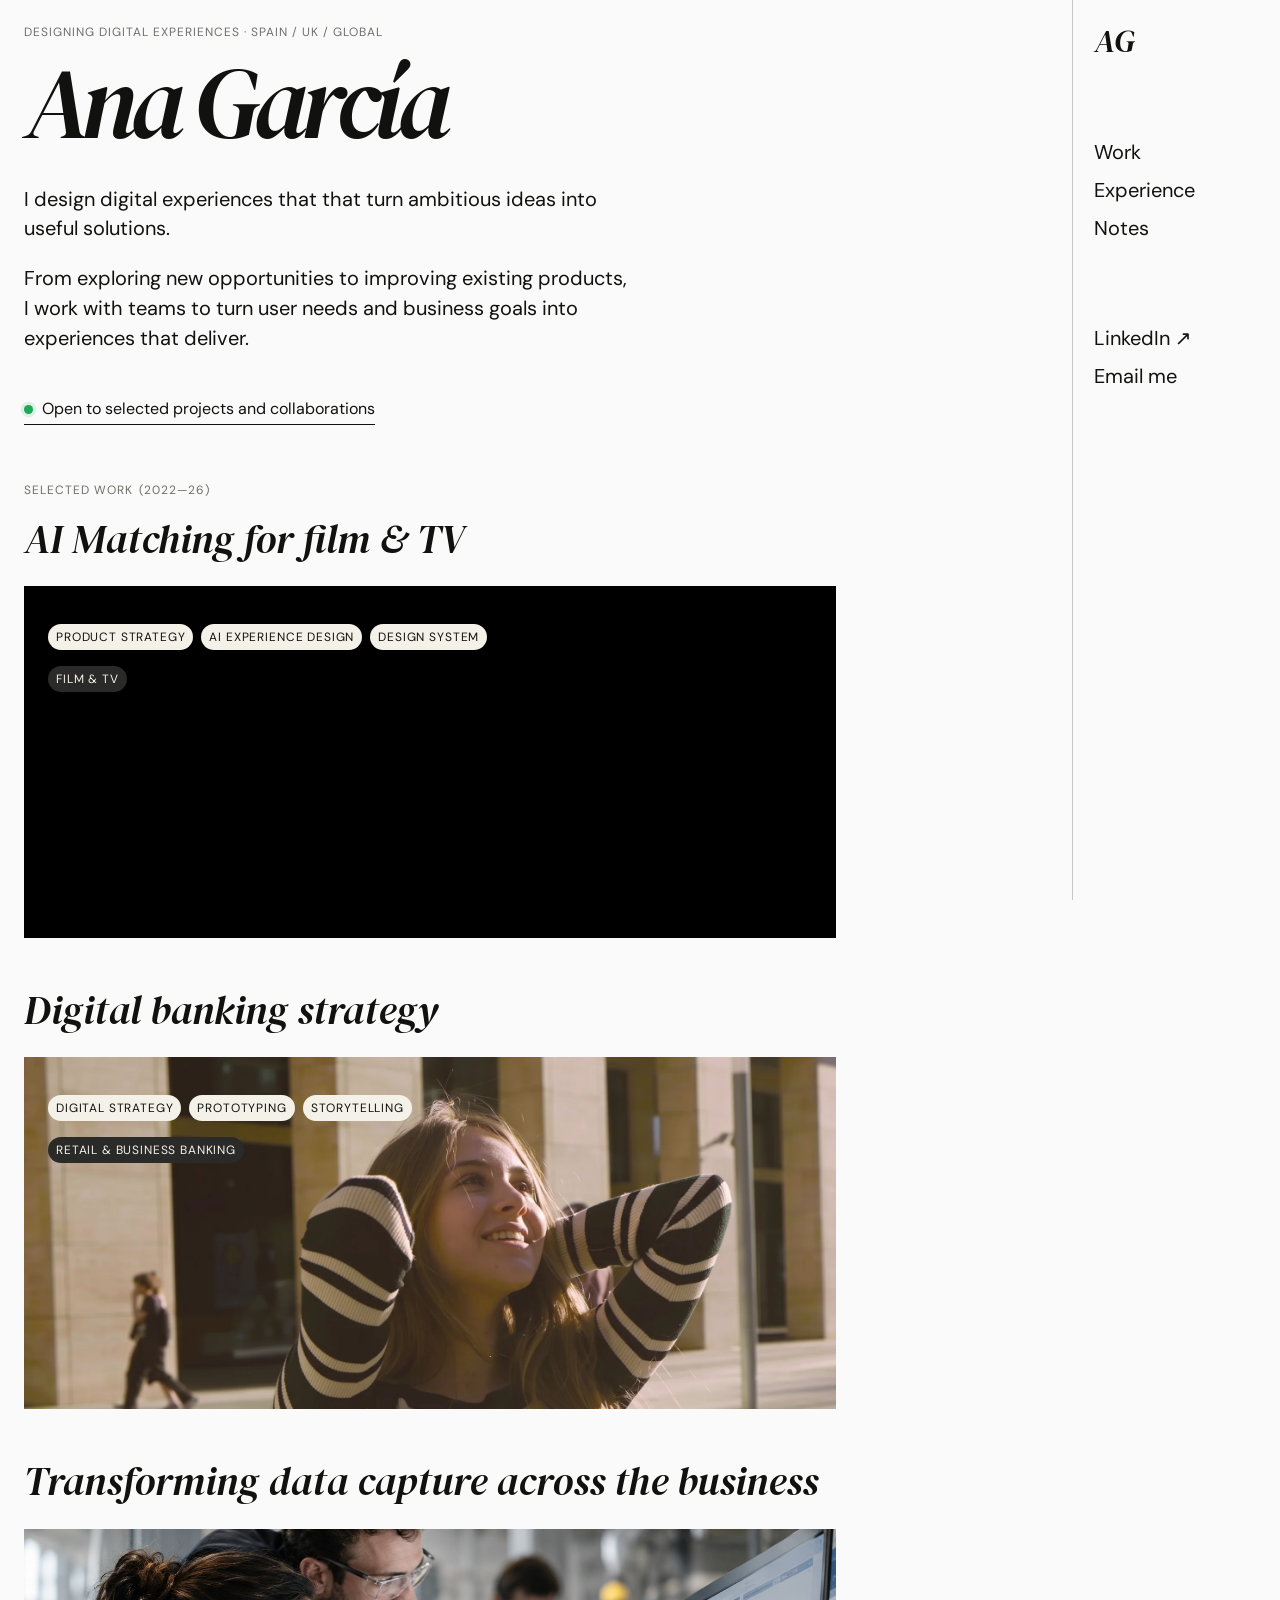
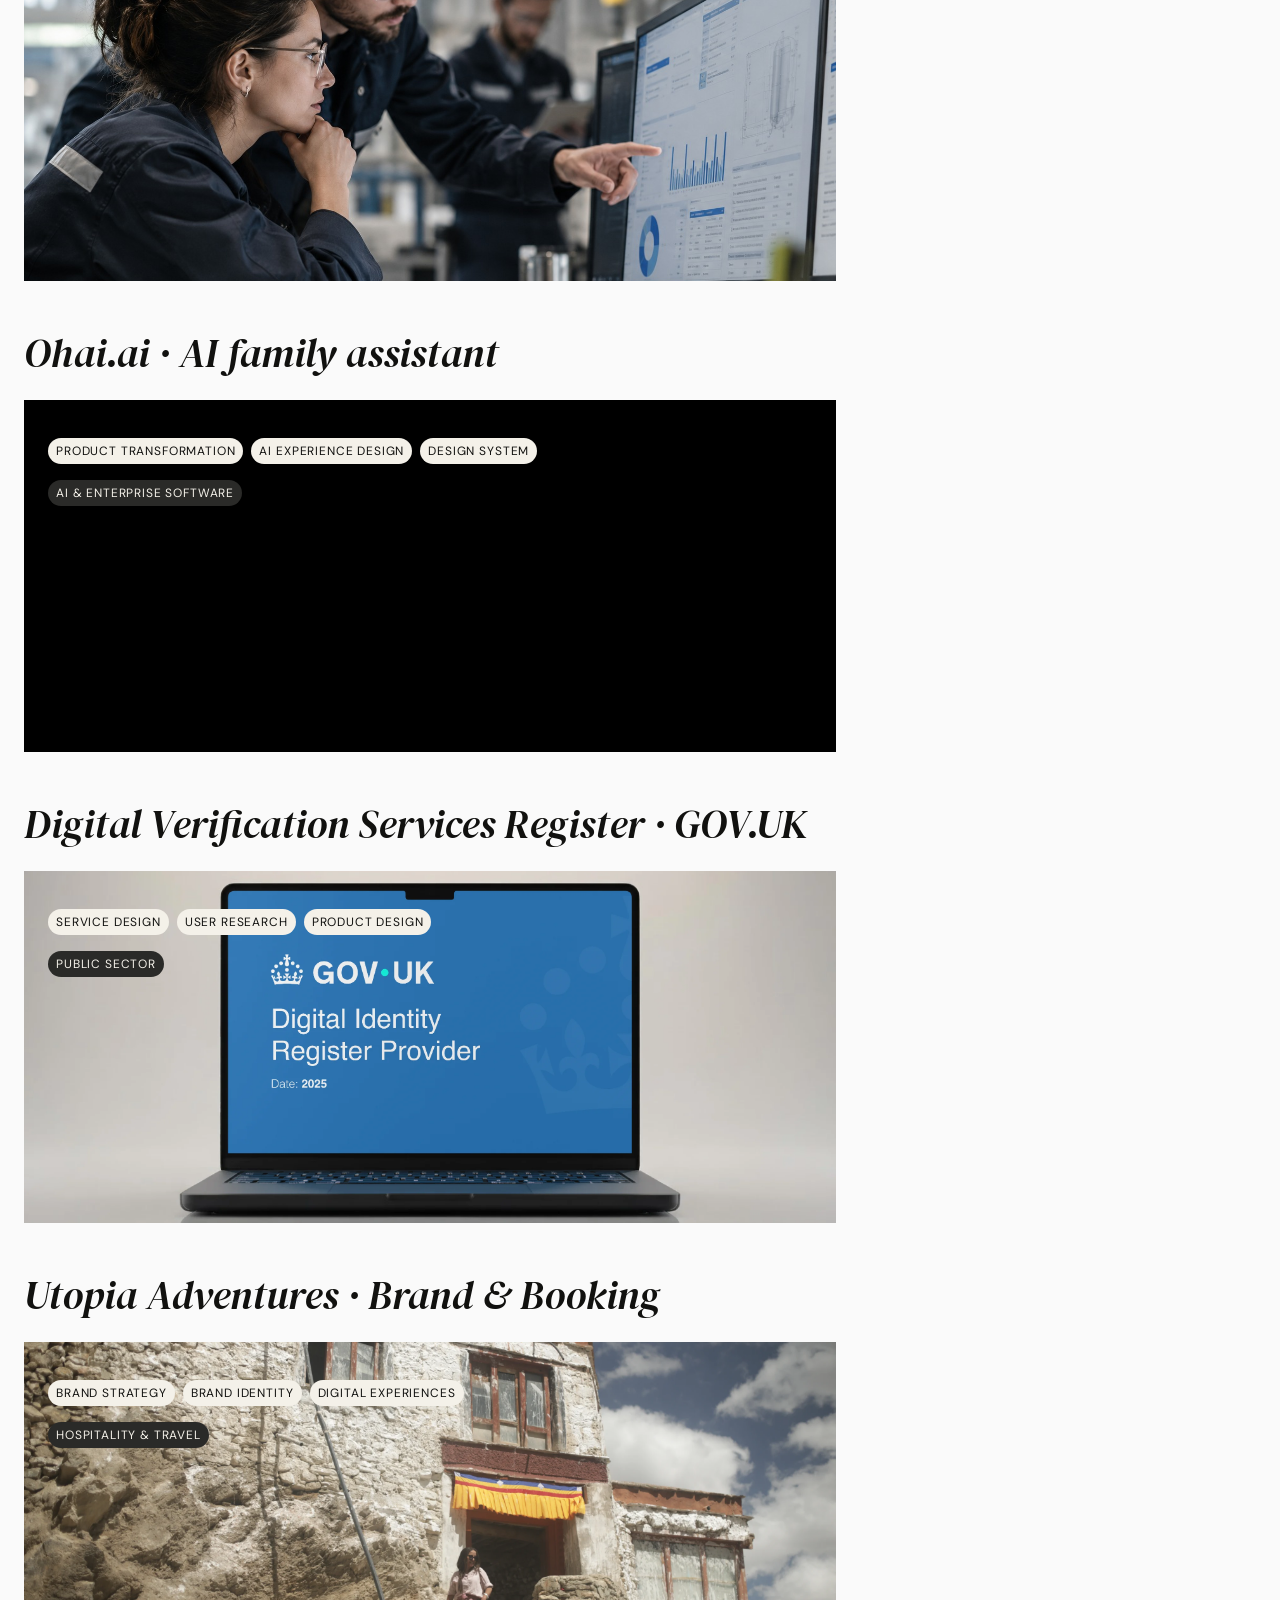
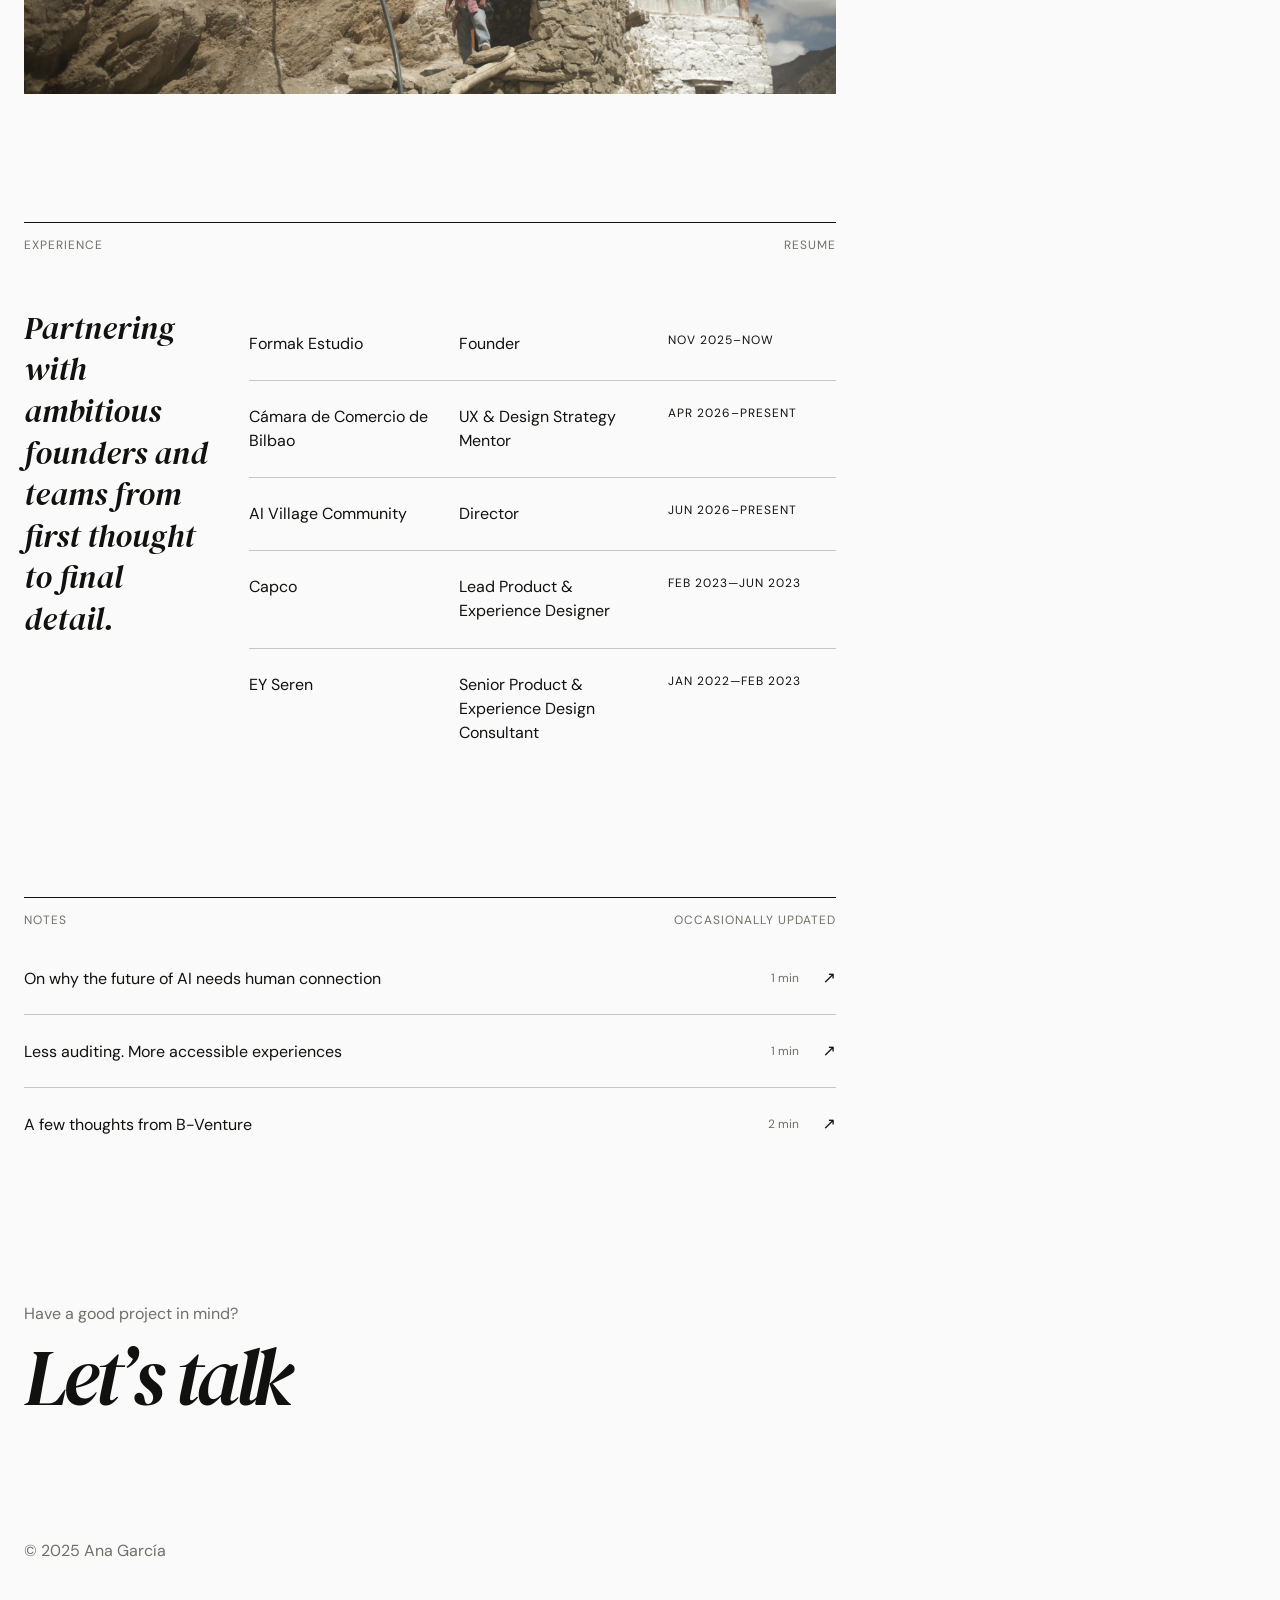
==== commit e71b1292: "Add files via upload" ====
--- a/index.html
+++ b/index.html
@@ -7,6 +7,8 @@
 <link rel="stylesheet" href="assets/fonts/fonts.css">
 <style>
 body{margin:0;background:#fafafa}
+html{scroll-behavior:smooth}
+@media (prefers-reduced-motion:reduce){html{scroll-behavior:auto}}
 a{color:#11110f;text-decoration:none}a:hover{color:#706f69}
 .site{--ink:#11110f;--muted:#706f69;--line:rgba(17,17,15,.22);--bg:#fafafa;--pill:#f4f1e9;--pill-dark:#2a2a28;--green:#20a75a;background:var(--bg);color:var(--ink);font-family:'DM Sans',system-ui,sans-serif;font-variation-settings:"opsz" 14;font-weight:400;-webkit-font-smoothing:antialiased}
 .serif{font-family:'DM Serif Display',Georgia,serif;font-weight:400;font-style:italic}
@@ -65,6 +67,11 @@
 /* Crop the recording to the phone screen only: the frame is 520x1080 and the screen sits at x30 y32, 460x1002, which matches the slot's 240:523 ratio */
 .phone-slot video{position:absolute;left:-6.52%;top:-3.19%;width:113.04%;height:107.74%;max-width:none;object-fit:fill;transition:none}
 .card:hover .phone-slot video{transform:none}
+/* Large monitors: the phone sits centred and fully visible inside the card */
+@media (min-width:1600px){.phone-slot{top:50%;transform:translate(-50%,-50%);width:auto;height:88%}
+.phone-slot ~ .tags{right:calc(50% + 111px)}}
+/* Banking thumbnail: crop is expressed in percentages of the card so it scales with it, never stretched */
+.media .img-banking{inset:auto;left:-1.23%;top:-7.39%;width:135.7%;height:143.8%;max-width:none;object-fit:cover}
 .tags{position:absolute;left:24px;right:24px;top:38px;display:flex;flex-direction:column;align-items:flex-start;gap:16px}
 .pills{display:flex;flex-wrap:wrap;gap:8px}
 .pill{display:inline-block;background:var(--pill);color:var(--ink);border-radius:999px;padding:4px 8px;font-size:12px;line-height:18px;letter-spacing:.84px;text-transform:uppercase;white-space:nowrap}
@@ -101,8 +108,8 @@
 .talk-btn:hover .talk{color:#706f69}
 .talk-done{display:flex;flex-direction:column;gap:8px}
 .talk[hidden],.talk-done[hidden],.talk-fallback[hidden]{display:none}
-.talk-done-1{font-style:italic;font-size:min(80px,12.2cqw);line-height:.9315em;letter-spacing:-.0569em;white-space:nowrap}
-.talk-done-2{font-size:28px;line-height:1.2;font-weight:600;color:var(--ink)}
+.talk-done-1{font-style:italic;font-size:min(32px,12.2cqw);line-height:.9315em;letter-spacing:-.0569em;white-space:nowrap}
+.talk-done-2{font-size:20px;line-height:1.2;font-weight:600;color:var(--ink)}
 .talk-fallback{margin:0;padding-top:8px;font-size:16px;line-height:1.4;color:var(--muted)}
 .talk-fallback span{color:var(--ink);-webkit-user-select:all;user-select:all;overflow-wrap:anywhere}
 
@@ -151,11 +158,10 @@
 .exp{align-items:stretch}
 .exp-quote{max-width:none}
 .media{aspect-ratio:auto;height:288px}
-.media .img-film{object-fit:none;object-position:55.6% 0}
-.media .img-banking{object-position:0 50%}
-.phone-slot{width:36.8%;border-radius:16% / 7.343%;top:50% !important}
+.media .img-film{object-fit:cover;object-position:55.6% 50%}
+.media .img-banking{inset:0;left:0;top:0;width:100%;height:100%;object-position:0 50%}
+.phone-slot{width:auto;height:130%;border-radius:16% / 7.343%;top:33.333% !important;transform:translateX(-50%)}
 .shade{display:block;position:absolute;inset:0;background:rgba(0,0,0,.2)}
-.tint{display:block;position:absolute;inset:0;background:linear-gradient(to top,rgba(12,53,112,.82),rgba(12,53,112,0) 65%)}
 .tags{left:16px;right:16px;top:16px;gap:12px}
 .pills{gap:5.6px}
 .pill{padding:3.2px 6.4px;font-size:8px;line-height:12px;letter-spacing:.848px}
@@ -219,50 +225,22 @@
             </a>
           </article>
 
-          <article>
-            <a class="card" href="case-study-utopia.html">
-              <div class="card-head"><h2 class="card-title serif">Utopia Adventures · Brand &amp; Booking</h2></div>
-              <div class="media">
-                <img src="assets/bcff8757ad38916a5c79094b5ac4081d.webp" alt="Traveller stepping out of a stone house in Zanskar" style="object-position: 50% 66%">
-                <div class="shade" aria-hidden="true"></div>
-                <div class="tags sans">
-                  <div class="pills"><span class="pill">Brand Strategy</span><span class="pill">Brand Identity</span><span class="pill">Digital Experiences</span></div>
-                  <span class="pill dark">Hospitality &amp; Travel</span>
-                </div>
-              </div>
-            </a>
-          </article>
-
-          <article>
-            <a class="card" href="case-study-ohai.html">
-              <div class="card-head"><h2 class="card-title serif">Ohai.ai · AI family assistant</h2></div>
-              <div class="media">
-                <div class="phone-slot" style="width: 227px; height: 495px; top: 357px; left: 417px; position: absolute">
-                  <video src="assets/54e546d3fb3069652166d1ca0eb10411.mp4" autoplay="" muted="" loop="" playsinline="" aria-label="Ohai app screen, I'm O, your AI household assistant" style="border-radius: 0px"></video>
-                </div>
-                <div class="tags sans">
-                  <div class="pills"><span class="pill">Product Transformation</span><span class="pill">AI Experience Design</span><span class="pill">Design System</span></div>
-                  <span class="pill dark">AI &amp; Enterprise Software</span>
-                </div>
-              </div>
-            </a>
-          </article>
+          
+
+          
 
           <article>
             <a class="card" href="case-study-digital-banking.html">
               <div class="card-head"><h2 class="card-title serif">Digital banking strategy</h2></div>
               <div class="media">
-                <img class="img-banking" src="assets/b52825ad929a11c8da791966712f7fba.webp" alt="Young woman smiling in the street, titled Financial wellbeing evolution" width="2752" height="1536" style="width: 850px; height: auto; aspect-ratio: 2752 / 1536; top: -26px; left: -10px">
-                <div class="tint" aria-hidden="true"></div>
+                <img class="img-banking" src="assets/b52825ad929a11c8da791966712f7fba.webp" alt="Young woman smiling in the street, titled Financial wellbeing evolution" width="2752" height="1536">
                 <div class="tags sans">
                   <div class="pills"><span class="pill">Digital Strategy</span><span class="pill">Prototyping</span><span class="pill">Storytelling</span></div>
                   <span class="pill dark">Retail &amp; Business Banking</span>
                 </div>
               </div>
             </a>
-          </article>
-
-          <article>
+          </article><article>
             <a class="card" href="case-study-data-capture.html">
               <div class="card-head"><h2 class="card-title serif">Transforming data capture across the business</h2></div>
               <div class="media">
@@ -270,9 +248,24 @@
                   <div class="pills"><span class="pill">PRODUCT DESIGN</span><span class="pill">DIGITAL TRANSFORMATION</span><span class="pill">ENTERPRISE UX</span></div>
                   <span class="pill dark">ENERGY</span>
                 </div>
+              <img src="assets/f85c31d6ba951de9bea105c1ee1f4272.jpg" alt="Two engineers reviewing a data dashboard on a monitor in an industrial plant" width="1536" height="1024" style="object-position: 50% 35%"></div>
+            </a>
+          </article><article>
+            <a class="card" href="case-study-ohai.html">
+              <div class="card-head"><h2 class="card-title serif">Ohai.ai · AI family assistant</h2></div>
+              <div class="media">
+                <div class="phone-slot">
+                  <video src="assets/54e546d3fb3069652166d1ca0eb10411.mp4" autoplay="" muted="" loop="" playsinline="" aria-label="Ohai app screen, I'm O, your AI household assistant" style="border-radius: 0px"></video>
+                </div>
+                <div class="tags sans">
+                  <div class="pills"><span class="pill">Product Transformation</span><span class="pill">AI Experience Design</span><span class="pill">Design System</span></div>
+                  <span class="pill dark">AI &amp; Enterprise Software</span>
+                </div>
               </div>
             </a>
           </article>
+
+          
 
           <article>
             <a class="card" href="case-study-dsit.html">
@@ -282,6 +275,18 @@
                 <div class="tags sans">
                   <div class="pills"><span class="pill">Service Design</span><span class="pill">User Research</span><span class="pill">Product Design</span></div>
                   <span class="pill dark">Public Sector</span>
+                </div>
+              </div>
+            </a>
+          </article><article>
+            <a class="card" href="case-study-utopia.html">
+              <div class="card-head"><h2 class="card-title serif">Utopia Adventures · Brand &amp; Booking</h2></div>
+              <div class="media">
+                <img src="assets/bcff8757ad38916a5c79094b5ac4081d.webp" alt="Traveller stepping out of a stone house in Zanskar" style="object-position: 50% 66%">
+                <div class="shade" aria-hidden="true"></div>
+                <div class="tags sans">
+                  <div class="pills"><span class="pill">Brand Strategy</span><span class="pill">Brand Identity</span><span class="pill">Digital Experiences</span></div>
+                  <span class="pill dark">Hospitality &amp; Travel</span>
                 </div>
               </div>
             </a>
@@ -297,7 +302,7 @@
         </div>
         <div class="exp" style="padding-top: 40px; gap: 40px">
           
-          <p class="exp-quote serif" style="line-height: 1.3">Partnering with ambitious founders and teams from first thought to final detail.</p><div class="exp-list" style="min-height: 335px">
+          <p class="exp-quote serif" style="line-height: 1.3">Partnering with ambitious founders and teams from first thought to final detail.</p><div class="exp-list">
             <div class="exp-row" style="gap: 24px; padding-top: 24px; padding-bottom: 24px; border-width: 1px; border-style: solid; border-color: rgba(17, 17, 15, 0.22); border-top-width: 0px; border-right-width: 0px; border-bottom-width: 0px; border-left-width: 0px"><p>Formak Estudio</p><p>Founder</p><p class="date">Nov 2025–now</p></div>
             <div class="exp-row" style="gap: 24px; padding-top: 24px; padding-bottom: 24px"><p>Cámara de Comercio de Bilbao</p><p>UX &amp; Design Strategy Mentor</p><p class="date">Apr 2026–Present</p></div><div class="exp-row" style="gap: 24px; padding-top: 24px; padding-bottom: 24px"><p>AI Village Community</p><p>Director</p><p class="date">JUN 2026–PRESENT</p></div>
             <div class="exp-row" style="gap: 24px; padding-top: 24px; padding-bottom: 24px"><p>Capco</p><p>Lead Product &amp; Experience Designer</p><p class="date">Feb 2023—Jun 2023</p></div>
@@ -444,7 +449,25 @@
       });
     });
   }
+  // Smooth scrolling for the in-page links (Work, Experience, Notes, logo). Plain jump when the visitor prefers reduced motion.
+  setupSmoothAnchors() {
+    if (window.__agSmoothAnchors) return;
+    window.__agSmoothAnchors = true;
+    document.addEventListener('click', (e) => {
+      if (e.defaultPrevented || e.button !== 0 || e.metaKey || e.ctrlKey || e.shiftKey || e.altKey) return;
+      const a = e.target && e.target.closest ? e.target.closest('a[href^="#"]') : null;
+      if (!a) return;
+      const id = decodeURIComponent((a.getAttribute('href') || '').slice(1));
+      const target = id && document.getElementById(id);
+      if (!target) return;
+      if (window.matchMedia && window.matchMedia('(prefers-reduced-motion: reduce)').matches) return;
+      e.preventDefault();
+      target.scrollIntoView({ behavior: 'smooth', block: 'start' });
+      try { history.replaceState(null, '', '#' + id); } catch (err) {}
+    });
+  }
   componentDidMount() {
+    this.setupSmoothAnchors();
     this.setupEmailCopy();
     this.setupTalkCopy();
   }
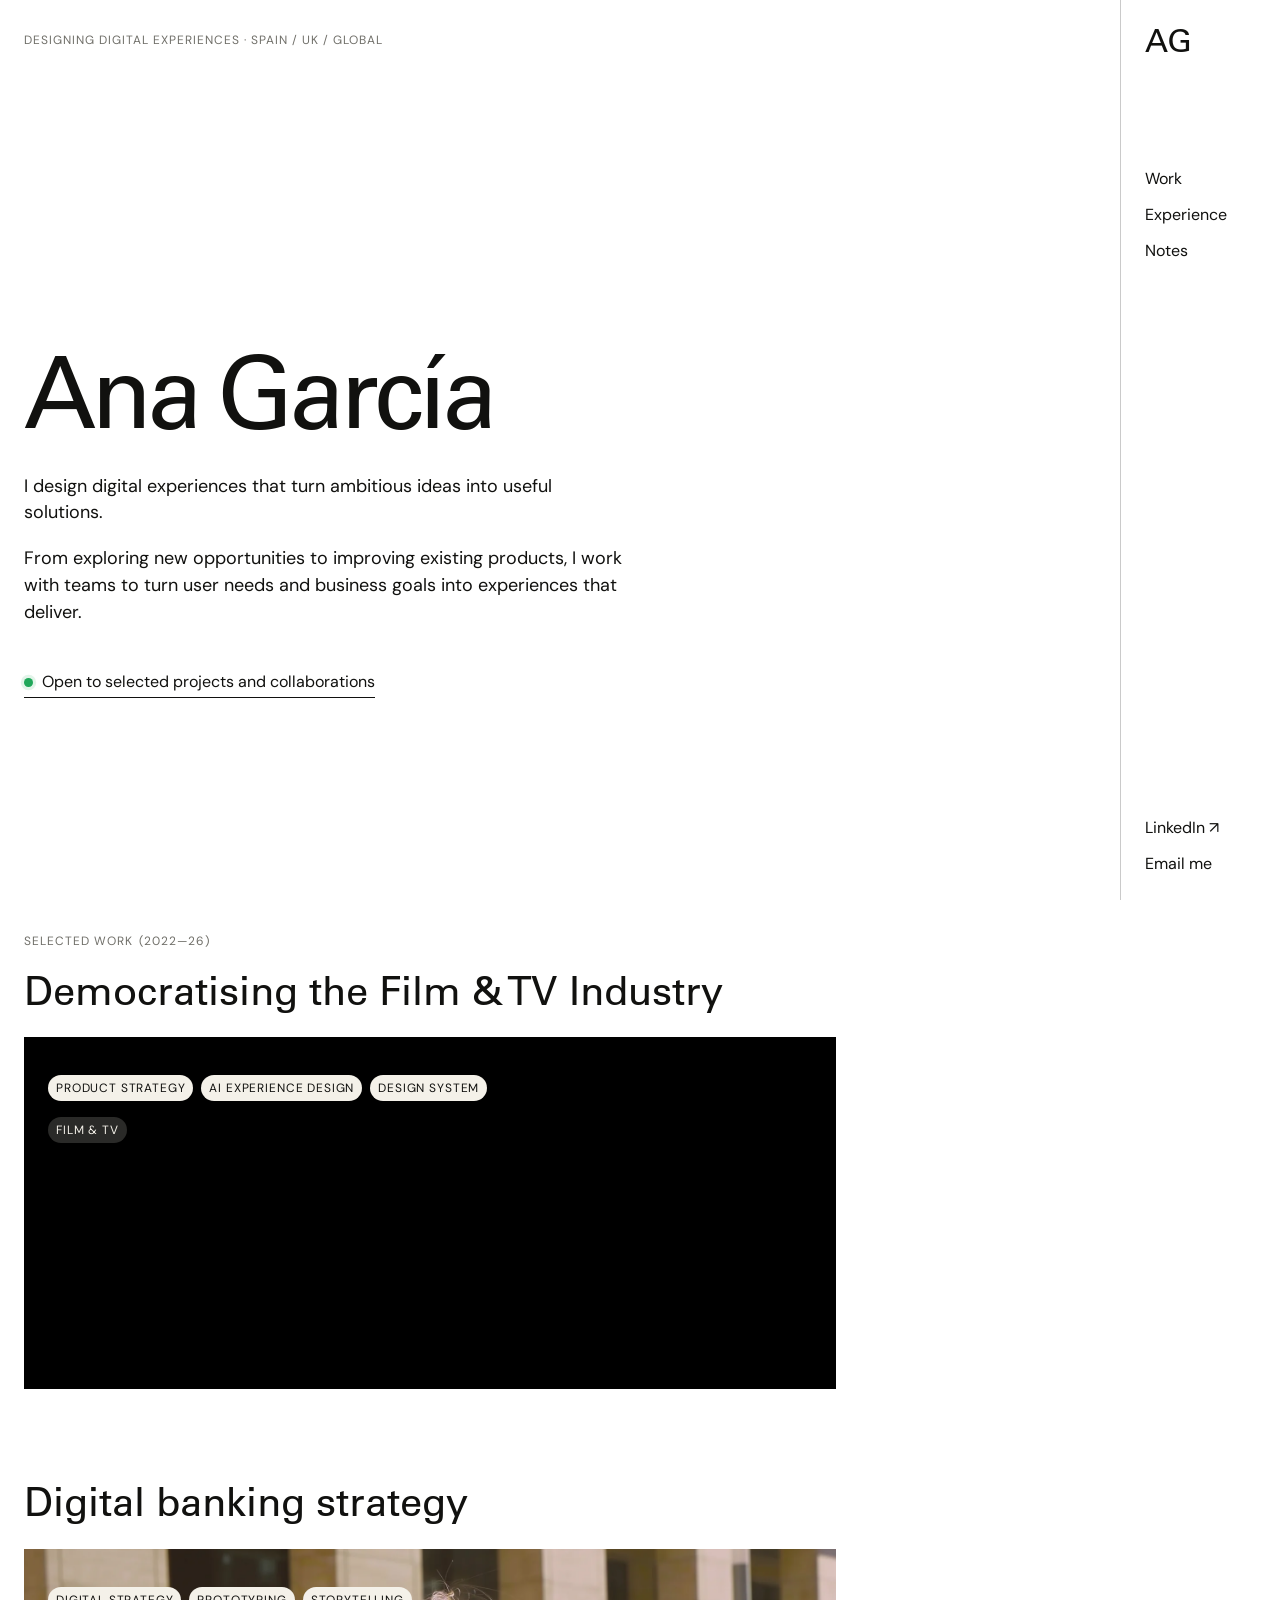
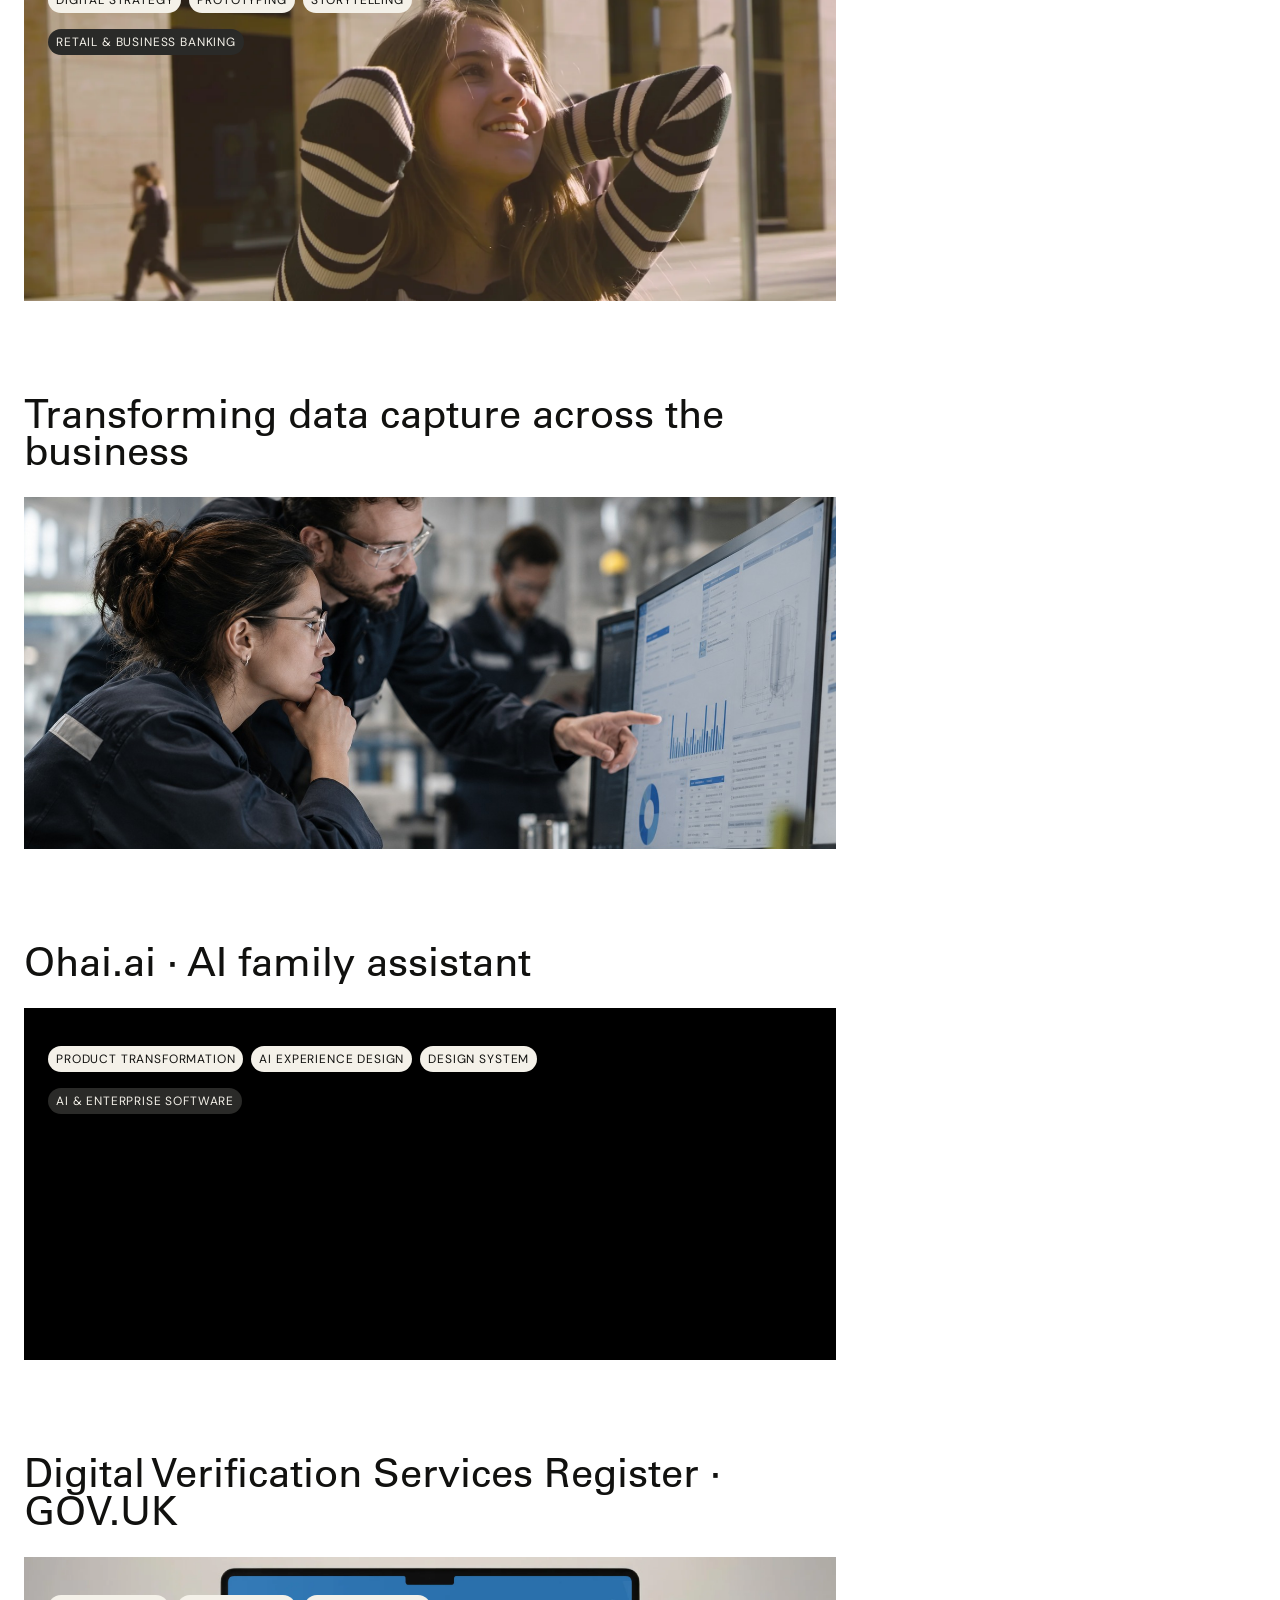
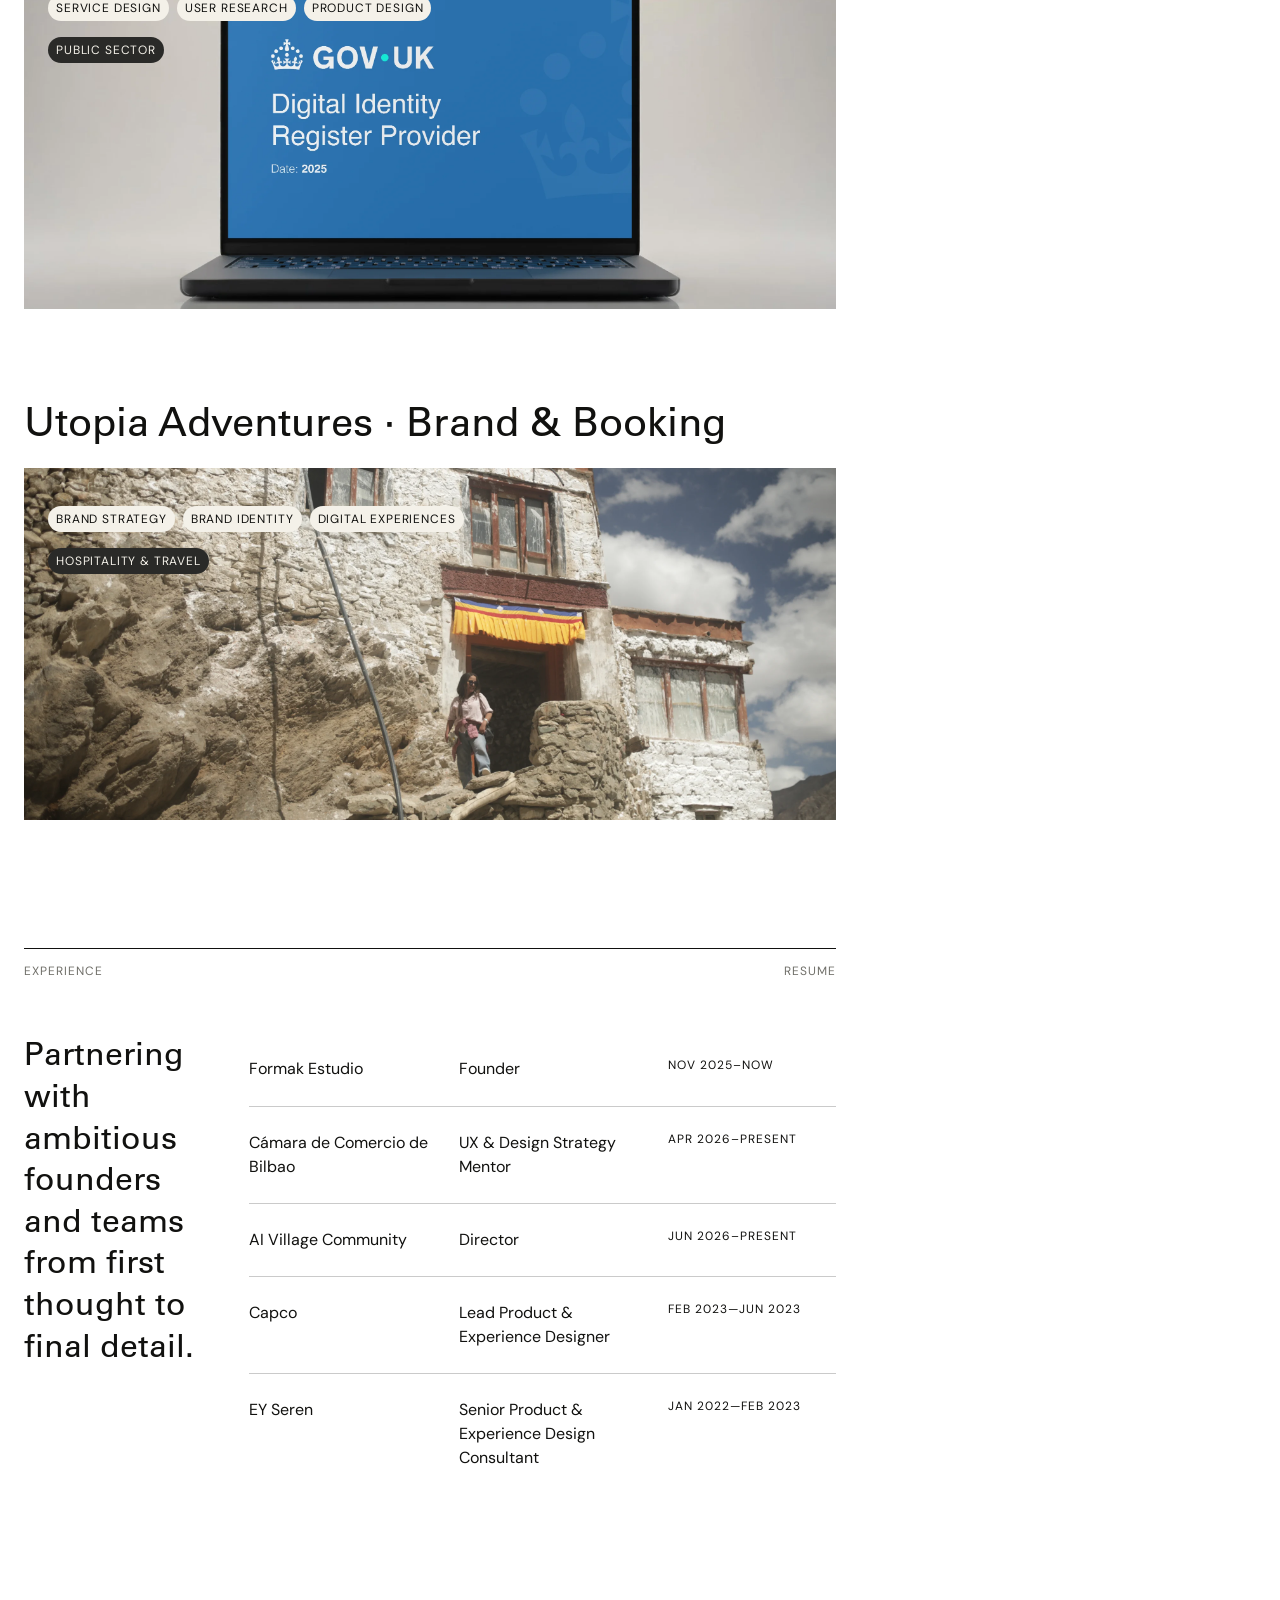
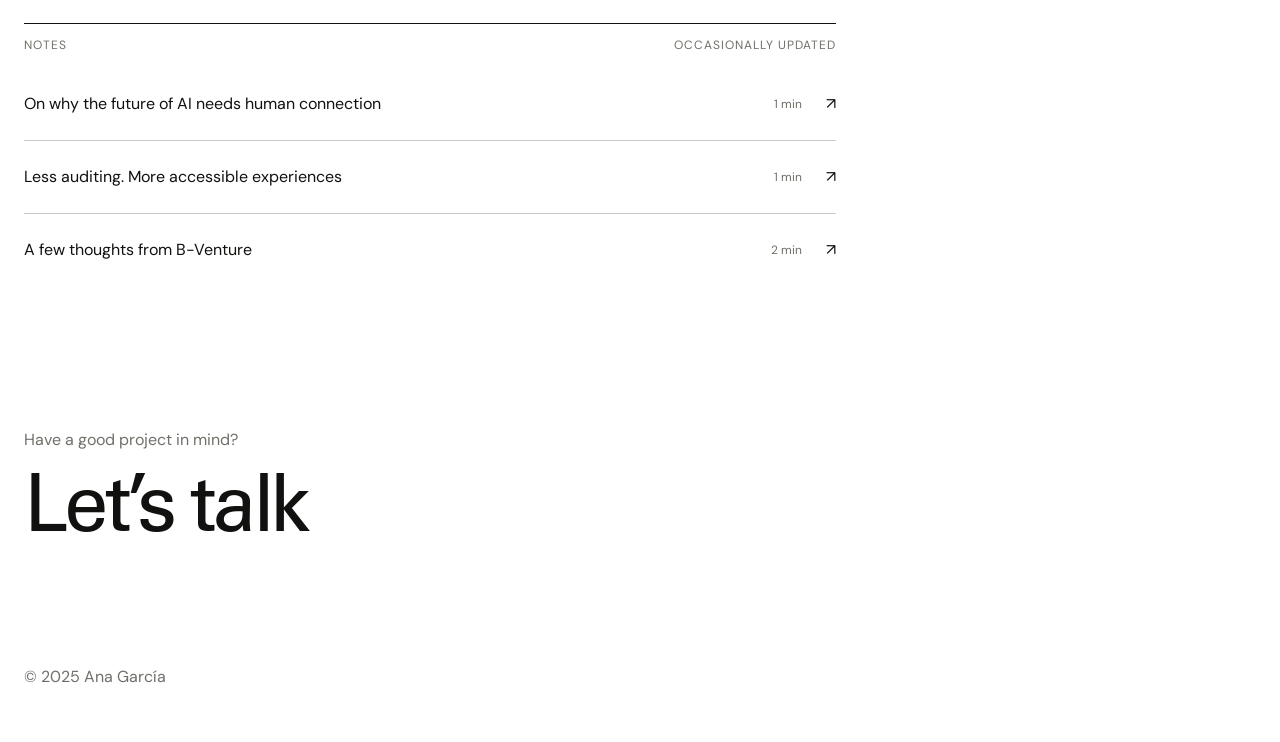
==== commit 2df087a9: "Add files via upload" ====
--- a/index.html
+++ b/index.html
@@ -4,27 +4,34 @@
 <meta charset="utf-8">
 <meta name="viewport" content="width=device-width, initial-scale=1">
 <title>Ana García · Portfolio</title>
-<link rel="stylesheet" href="assets/fonts/fonts.css">
+<script src="./support.js"></script>
+</head>
+<body>
+<x-dc>
+<helmet>
+<link rel="preconnect" href="https://fonts.googleapis.com">
+<link href="https://fonts.googleapis.com/css2?family=DM+Sans:opsz,wght@9..40,400;9..40,600&amp;family=Forum&amp;display=swap" rel="stylesheet">
 <style>
-body{margin:0;background:#fafafa}
+@font-face{font-family:'Univers';src:url(assets/69cf2f3ba9108901963ca83699d9c30d.ttf) format('truetype');font-weight:400;font-style:normal;font-display:swap}
+body{margin:0;background:#ffffff}
 html{scroll-behavior:smooth}
 @media (prefers-reduced-motion:reduce){html{scroll-behavior:auto}}
 a{color:#11110f;text-decoration:none}a:hover{color:#706f69}
-.site{--ink:#11110f;--muted:#706f69;--line:rgba(17,17,15,.22);--bg:#fafafa;--pill:#f4f1e9;--pill-dark:#2a2a28;--green:#20a75a;background:var(--bg);color:var(--ink);font-family:'DM Sans',system-ui,sans-serif;font-variation-settings:"opsz" 14;font-weight:400;-webkit-font-smoothing:antialiased}
-.serif{font-family:'DM Serif Display',Georgia,serif;font-weight:400;font-style:italic}
+.site{--ink:#11110f;--muted:#706f69;--line:rgba(17,17,15,.22);--bg:#ffffff;--pill:#f4f1e9;--pill-dark:#2a2a28;--green:#20a75a;background:var(--bg);color:var(--ink);font-family:'DM Sans',system-ui,sans-serif;font-variation-settings:"opsz" 14;font-weight:400;-webkit-font-smoothing:antialiased}
+.serif{font-family:'Univers',Helvetica,Arial,sans-serif;font-weight:400;font-style:normal}
 .sans{font-family:'DM Sans',system-ui,sans-serif;font-variation-settings:"opsz" 14;font-weight:400;font-style:normal}
 .wrap{max-width:1280px;margin:0 auto;display:flex;justify-content:space-between;align-items:flex-start}
 .main{flex:1 1 auto;min-width:0;max-width:860px;padding:24px;box-sizing:border-box}
 
 /* Desktop side navigation */
-.side{flex:0 0 208px;width:208px;position:sticky;top:0;height:100vh;overflow-y:auto;box-sizing:border-box;padding:24.84px 20.7px;border-left:1px solid var(--line);background:var(--bg);display:flex;flex-direction:column}
-.side-logo{font-style:italic;font-size:32px;line-height:32px;align-self:flex-start}
-.side-nav{height:auto;box-sizing:border-box;padding-top:80px;display:flex;flex-direction:column;justify-content:flex-end;align-items:flex-start;gap:8px}
-.side-nav a{font-size:20px;line-height:30px}
-.side-social{height:auto;padding-top:80px;display:flex;flex-direction:column;justify-content:flex-end;align-items:flex-start;gap:8px}
-.side-social a{font-size:20px;line-height:30px}
+.side{flex:0 0 160px;width:160px;position:sticky;top:0;height:100vh;overflow-y:auto;box-sizing:border-box;padding:24px;border-left:1px solid var(--line);background:var(--bg);display:grid;grid-template-rows:auto minmax(16px,1fr) auto minmax(48px,5fr) auto;justify-items:start}
+.side-logo{grid-row:1;font-style:normal;font-size:32px;line-height:32px;align-self:flex-start}
+.side-nav{grid-row:3;display:flex;flex-direction:column;align-items:flex-start;gap:12px}
+.side-nav a{font-size:16px;line-height:24px}
+.side-social{grid-row:5;align-self:end;display:flex;flex-direction:column;align-items:flex-start;gap:12px}
+.side-social a{font-size:16px;line-height:24px}
 /* Email me: a button that copies the address; reset so it looks and behaves exactly like the sidebar links */
-.side-email{appearance:none;-webkit-appearance:none;background:none;border:0;border-radius:0;margin:0;padding:0;font:inherit;font-size:20px;line-height:30px;color:#11110f;text-align:left;cursor:pointer;align-self:flex-start}
+.side-email{appearance:none;-webkit-appearance:none;background:none;border:0;border-radius:0;margin:0;padding:0;font:inherit;font-size:16px;line-height:24px;color:#11110f;text-align:left;cursor:pointer;align-self:flex-start}
 .side-email:hover{color:#706f69}
 .side-email-sr{position:absolute;width:1px;height:1px;margin:-1px;padding:0;overflow:hidden;clip:rect(0 0 0 0);clip-path:inset(50%);white-space:nowrap;border:0}
 .side-email-fallback{margin:0;font-size:12px;line-height:18px;color:var(--muted)}
@@ -32,8 +39,8 @@
 .side-email-address{display:block;color:var(--ink);overflow-wrap:anywhere;-webkit-user-select:all;user-select:all}
 
 /* Mobile / tablet header */
-.mhead{display:none;align-items:center;justify-content:space-between;padding:13.6px 20px;border-bottom:1px solid var(--line);background:rgba(250,250,250,.94);-webkit-backdrop-filter:blur(12px);backdrop-filter:blur(12px)}
-.mhead-logo{font-style:italic;font-size:24px;line-height:36px}
+.mhead{display:none;align-items:center;justify-content:space-between;padding:13.6px 20px;border-bottom:1px solid var(--line);background:rgba(255,255,255,.94);-webkit-backdrop-filter:blur(12px);backdrop-filter:blur(12px)}
+.mhead-logo{font-style:normal;font-size:24px;line-height:36px}
 .mnav{display:flex;gap:13.6px}
 .mnav a{font-size:12px;line-height:18px}
 
@@ -41,9 +48,14 @@
 .eyebrow{margin:0;font-size:12px;line-height:17.28px;letter-spacing:1px;text-transform:uppercase;color:var(--muted)}
 
 /* Hero */
-.hero h1{margin:0;padding:24px 0;font-style:italic;font-size:100px;line-height:.75514em;letter-spacing:-.06458em;white-space:nowrap}
+/* Hero fills the first screen (capped so tall frames stay sensible); content centred with breathing room above and below */
+.hero{box-sizing:border-box;display:flex;flex-direction:column;justify-content:center;padding:0 0 240px;min-height:min(calc(100vh - 24px),1080px);min-height:min(calc(100svh - 24px),1080px)}
+/* Eyebrow sits at the top, on the same 32px line as the sidebar AG; the rest stays centred below it */
+.hero > .eyebrow{line-height:32px;padding-bottom:96px;margin-bottom:auto}
+.hero .avail-wrap{margin-bottom:auto}
+.hero h1{margin:0;padding:24px 0;font-style:normal;font-size:100px;line-height:.75514em;letter-spacing:-.06458em;white-space:nowrap}
 .intro{max-width:604px;padding:20px 0}
-.intro p{margin:0;font-size:20px;line-height:23.07px}
+.intro .lead{margin:0;font-size:18px;line-height:23.07px}
 .intro p + p{padding-top:20px}
 .avail-wrap{padding:24px 0}
 .avail{display:inline-flex;align-items:center;gap:8.8px;padding-bottom:2.4px;border-bottom:1px solid var(--ink);font-size:16px;line-height:24.69px}
@@ -83,7 +95,7 @@
 
 /* Experience */
 .exp{display:flex;align-items:flex-start;gap:24px;padding-top:41.4px}
-.exp-quote{margin:0;flex:0 0 185px;font-style:italic;font-size:32px;line-height:35.2px}
+.exp-quote{margin:0;flex:0 0 185px;font-style:normal;font-size:32px;line-height:35.2px}
 .exp-list{flex:1 1 auto;min-width:0}
 .exp-row{display:grid;grid-template-columns:186px 185px minmax(0,1fr);gap:24px;padding:16px 0;border-top:1px solid var(--line)}
 .exp-row:last-child{border-bottom:1px solid var(--line)}
@@ -101,14 +113,14 @@
 .foot{padding:144px 0 16px}
 .foot-q,.foot-copy{margin:0;padding-bottom:14px;font-size:16px;line-height:20.57px;color:var(--muted)}
 .talk-wrap{height:202.5px}
-.talk{display:inline-block;font-style:italic;font-size:80px;line-height:74.52px;letter-spacing:-.0569em;white-space:nowrap}
+.talk{display:inline-block;font-style:normal;font-size:80px;line-height:74.52px;letter-spacing:-.0569em;white-space:nowrap}
 /* Let's talk: a button that copies the email address and briefly confirms */
 .talk-wrap{container-type:inline-size}
 .talk-btn{appearance:none;-webkit-appearance:none;display:block;background:none;border:0;border-radius:0;margin:0;padding:0;font:inherit;color:inherit;text-align:left;cursor:pointer}
 .talk-btn:hover .talk{color:#706f69}
 .talk-done{display:flex;flex-direction:column;gap:8px}
 .talk[hidden],.talk-done[hidden],.talk-fallback[hidden]{display:none}
-.talk-done-1{font-style:italic;font-size:min(32px,12.2cqw);line-height:.9315em;letter-spacing:-.0569em;white-space:nowrap}
+.talk-done-1{font-style:normal;font-size:min(32px,12.2cqw);line-height:.9315em;letter-spacing:-.0569em;white-space:nowrap}
 .talk-done-2{font-size:20px;line-height:1.2;font-weight:600;color:var(--ink)}
 .talk-fallback{margin:0;padding-top:8px;font-size:16px;line-height:1.4;color:var(--muted)}
 .talk-fallback span{color:var(--ink);-webkit-user-select:all;user-select:all;overflow-wrap:anywhere}
@@ -117,7 +129,7 @@
 @media (min-width:1600px){
 .wrap{max-width:min(92vw,1920px)}
 .main{max-width:1180px;padding-left:48px;padding-right:48px}
-.side{width:168px;flex:0 0 168px}
+.side{width:160px;flex:0 0 160px}
 /* Experience rows: share the wider list evenly across the three columns */
 .exp-row{grid-template-columns:repeat(3,minmax(0,1fr))}
 }
@@ -128,6 +140,7 @@
 .side{display:none}
 .mhead{display:flex;padding:13.6px 24px}
 .main{max-width:none}
+.hero{min-height:min(calc(100vh - 87px),1080px);min-height:min(calc(100svh - 87px),1080px)}
 }
 
 /* Experience stacks when the three-column table no longer fits */
@@ -142,11 +155,12 @@
 @media (max-width:767px){
 .mhead{padding:13.6px 20px}
 .main{padding:20px}
-.hero{padding:32px 0}
+.hero{padding:0 0 80px;min-height:min(calc(100vh - 83px),900px);min-height:min(calc(100svh - 83px),900px)}
 .hero .eyebrow{white-space:normal}
-.hero h1{padding:28.8px 0;font-size:clamp(48px,20vw,80px);line-height:.75931em;letter-spacing:-.062em}
+.hero > .eyebrow{line-height:17.28px;padding-bottom:64px}
+.hero h1{padding:28.8px 0;font-size:clamp(40px,18vw,80px)!important;line-height:.75931em;letter-spacing:-.05em!important}
 .intro{max-width:none}
-.intro p{font-size:20px;line-height:24px}
+.intro .lead{font-size:18px;line-height:24px}
 .avail-wrap{padding:24px 0}
 .avail{gap:9px;font-size:12px;line-height:18.48px}
 .avail-arrow{font-family:'DM Sans',system-ui,sans-serif;font-size:12px;line-height:18.48px}
@@ -177,9 +191,7 @@
 .talk{line-height:74.4px}
 }
 </style>
-</head>
-<body>
-
+</helmet>
 <div class="site">
   <header class="mhead">
     <a class="mhead-logo serif" href="#top" aria-label="Ana García, home">AG</a>
@@ -193,12 +205,12 @@
   <div class="wrap" id="top">
     <main class="main">
 
-      <section class="hero">
+      <section class="hero" style="padding-bottom: 0px; justify-content: flex-start">
         <p class="eyebrow">DESIGNING DIGITAL EXPERIENCES · SPAIN / UK / GLOBAL</p>
-        <h1 class="serif">Ana García</h1>
+        <h1 class="serif" style="font-style: normal; letter-spacing: -5px; font-size: 100px; font-weight: 400">Ana García</h1>
         <div class="intro">
-          <p style="line-height: 1.45">I design digital experiences that that turn ambitious ideas into useful solutions.</p>
-          <p style="line-height: 1.5">From exploring new opportunities to improving existing products, I work with teams to turn user needs and business goals into experiences that deliver.</p>
+          <p class="lead" style="line-height: 1.45">I design digital experiences that turn ambitious ideas into useful solutions.</p>
+          <p class="lead" style="line-height: 1.5">From exploring new opportunities to improving existing products, I work with teams to turn user needs and business goals into experiences that deliver.</p>
         </div>
         <div class="avail-wrap">
           <span class="avail"><span class="dot" aria-hidden="true"></span><span>Open to selected projects and collaborations</span></span>
@@ -210,11 +222,11 @@
           <p class="eyebrow" id="work-label">Selected work</p>
           <p class="eyebrow work-years">(2022—26)</p>
         </div>
-        <div class="cards" style="gap: 40px">
+        <div class="cards" style="gap: 80px">
 
           <article>
-            <a class="card" href="case-study-film-tv.html">
-              <div class="card-head"><h2 class="card-title serif">AI Matching for film &amp; TV</h2></div>
+            <a class="card" href="film-tv.html">
+              <div class="card-head"><h2 class="card-title serif">Democratising the Film &amp; TV Industry</h2></div>
               <div class="media">
                 <video class="img-film" src="assets/4535732eef12e130ac1feb3e35d417fa.mp4" autoplay="" muted="" loop="" playsinline="" aria-label="Film crew silhouetted behind a camera rig on a lit stage"></video>
                 <div class="tags sans">
@@ -230,7 +242,7 @@
           
 
           <article>
-            <a class="card" href="case-study-digital-banking.html">
+            <a class="card" href="digital-banking.html">
               <div class="card-head"><h2 class="card-title serif">Digital banking strategy</h2></div>
               <div class="media">
                 <img class="img-banking" src="assets/b52825ad929a11c8da791966712f7fba.webp" alt="Young woman smiling in the street, titled Financial wellbeing evolution" width="2752" height="1536">
@@ -241,7 +253,7 @@
               </div>
             </a>
           </article><article>
-            <a class="card" href="case-study-data-capture.html">
+            <a class="card" href="data-capture.html">
               <div class="card-head"><h2 class="card-title serif">Transforming data capture across the business</h2></div>
               <div class="media">
                 <div class="tags sans">
@@ -251,7 +263,7 @@
               <img src="assets/f85c31d6ba951de9bea105c1ee1f4272.jpg" alt="Two engineers reviewing a data dashboard on a monitor in an industrial plant" width="1536" height="1024" style="object-position: 50% 35%"></div>
             </a>
           </article><article>
-            <a class="card" href="case-study-ohai.html">
+            <a class="card" href="ohai.html">
               <div class="card-head"><h2 class="card-title serif">Ohai.ai · AI family assistant</h2></div>
               <div class="media">
                 <div class="phone-slot">
@@ -268,7 +280,7 @@
           
 
           <article>
-            <a class="card" href="case-study-dsit.html">
+            <a class="card" href="dsit.html">
               <div class="card-head"><h2 class="card-title serif">Digital Verification Services Register · GOV.UK</h2></div>
               <div class="media">
                 <img src="assets/38b4631074ec528218b9f19d2753288c.webp" alt="Synthesis board comparing three iterations of the register's application flow" style="top: 0px">
@@ -279,7 +291,7 @@
               </div>
             </a>
           </article><article>
-            <a class="card" href="case-study-utopia.html">
+            <a class="card" href="utopia.html">
               <div class="card-head"><h2 class="card-title serif">Utopia Adventures · Brand &amp; Booking</h2></div>
               <div class="media">
                 <img src="assets/bcff8757ad38916a5c79094b5ac4081d.webp" alt="Traveller stepping out of a stone house in Zanskar" style="object-position: 50% 66%">
@@ -336,7 +348,7 @@
     <aside class="side sans" aria-label="Site navigation">
       <a class="side-logo serif" href="#top" aria-label="Ana García, home">AG</a>
       <nav class="side-nav" aria-label="Sections">
-        <a href="#work" style="font-size: 20px">Work</a>
+        <a href="#work">Work</a>
         <a href="#experience">Experience</a>
         <a href="#notes">Notes</a>
       </nav>
@@ -349,10 +361,8 @@
     </aside>
   </div>
 </div>
-
-<script src="assets/dc-shim.js"></script>
-<script>
-
+</x-dc>
+<script type="text/x-dc" data-dc-script data-props='{"$preview":{"width":1280,"height":5600}}'>
 class Component extends DCLogic {
   // Let's talk: copies the address, shows the confirmation for 3s, then restores the CTA; falls back to a selectable address if copying is blocked.
   setupTalkCopy() {
@@ -475,8 +485,6 @@
 return {};
 }
 }
-
-(function(){ var c=new Component(); function go(){ c.__mount(); } if(document.readyState==='loading') document.addEventListener('DOMContentLoaded',go); else go(); })();
 </script>
 </body>
 </html>
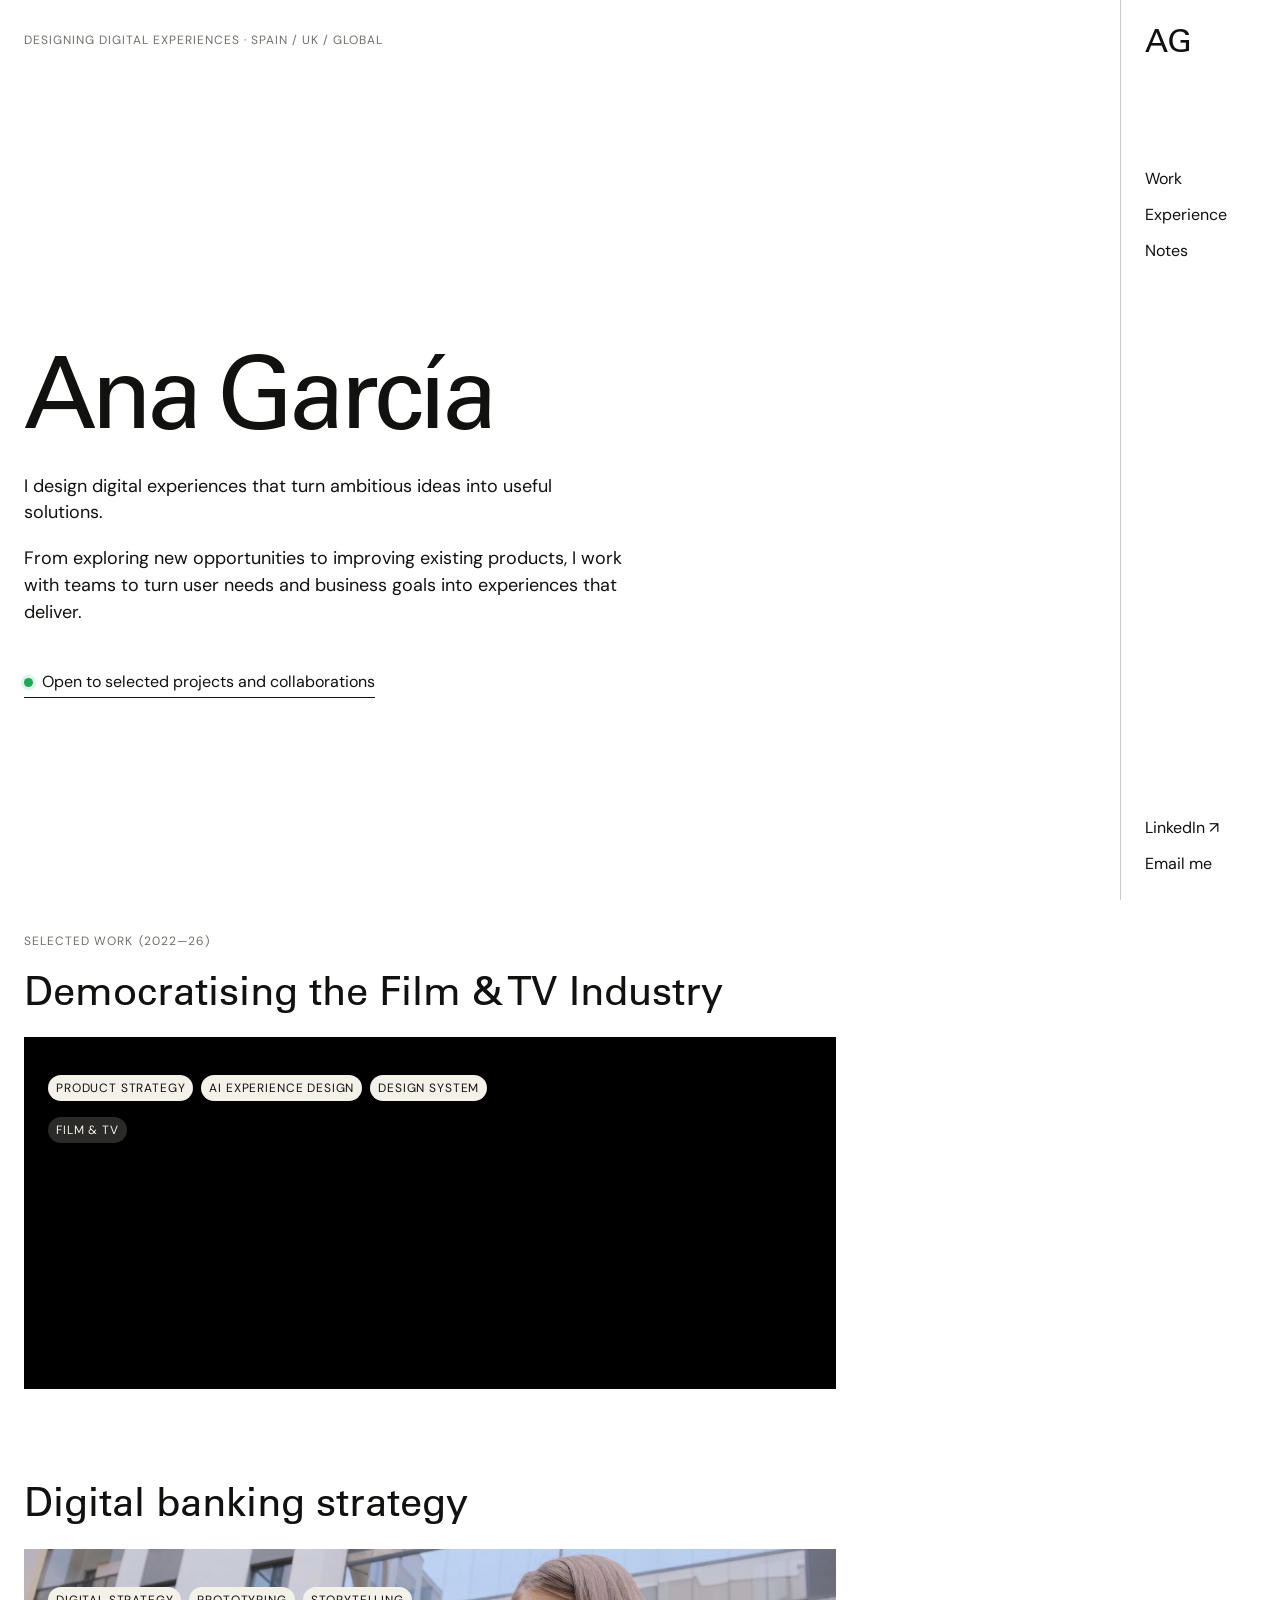
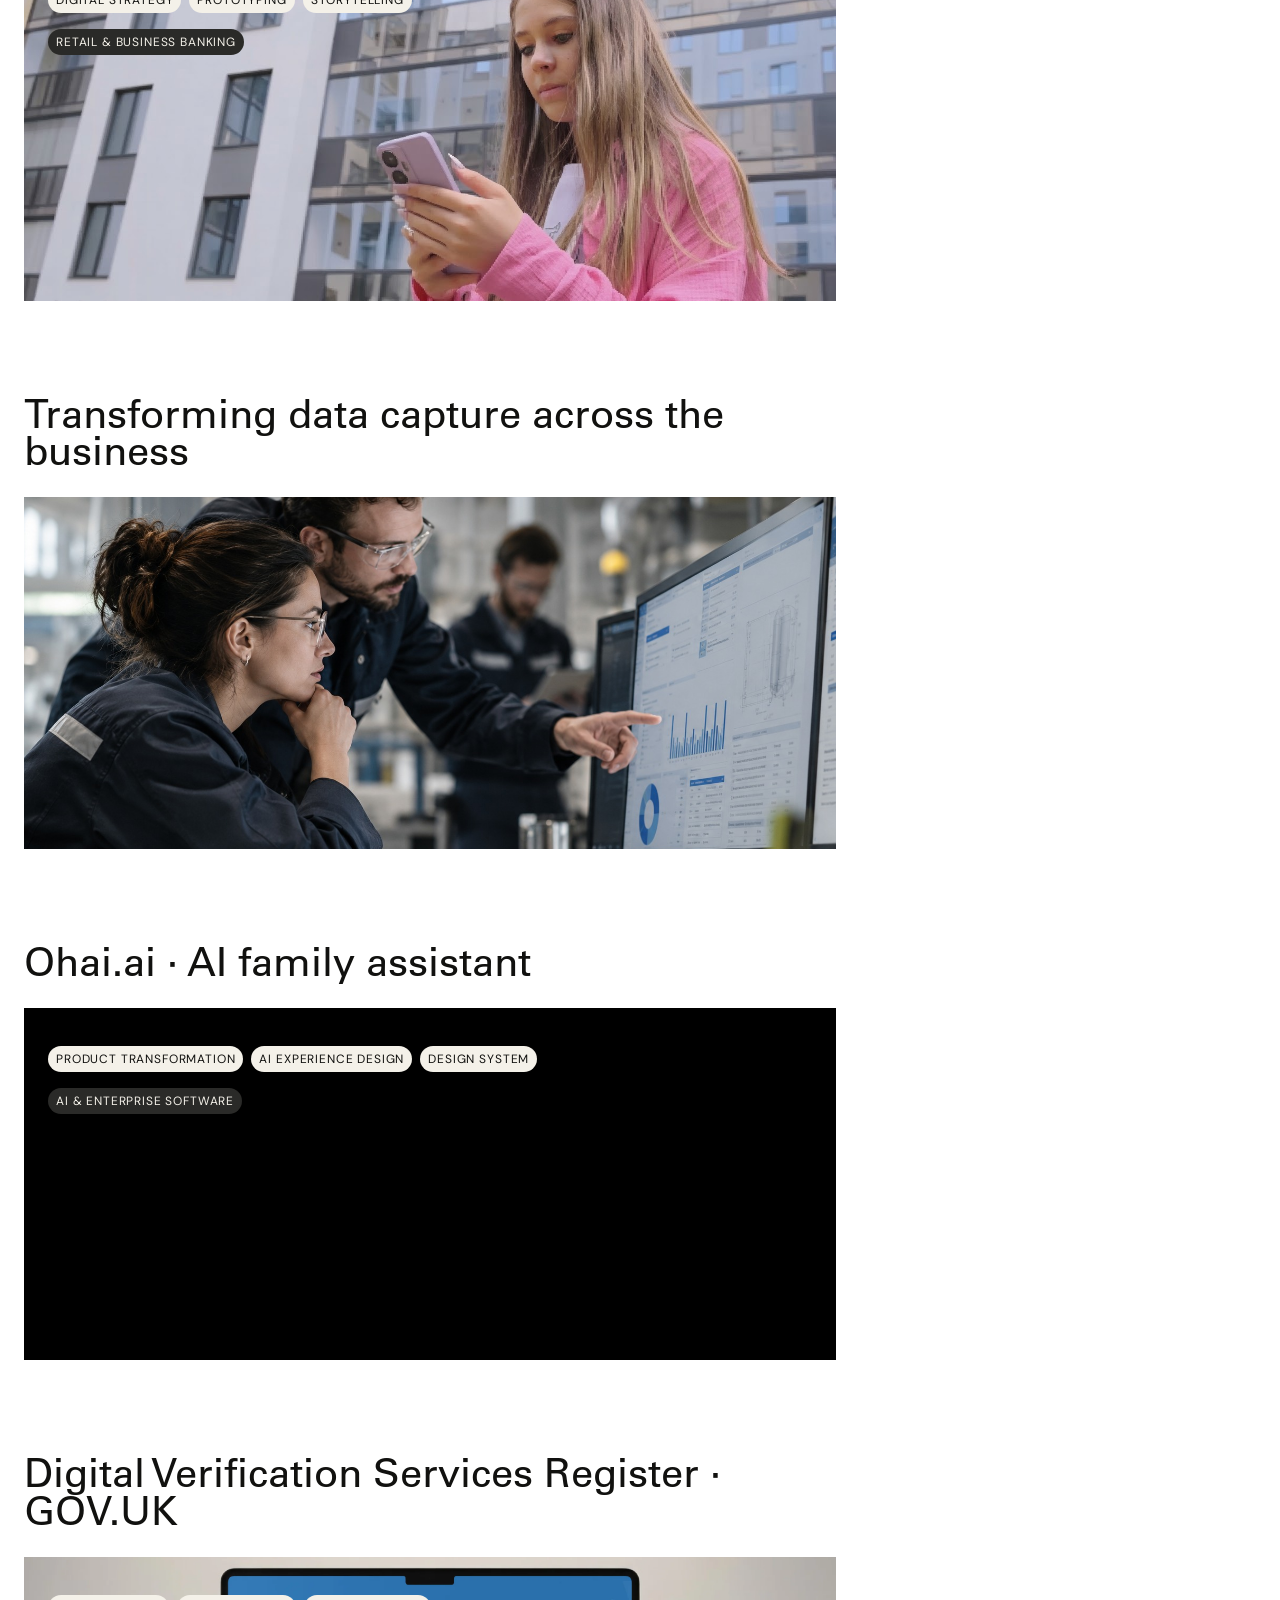
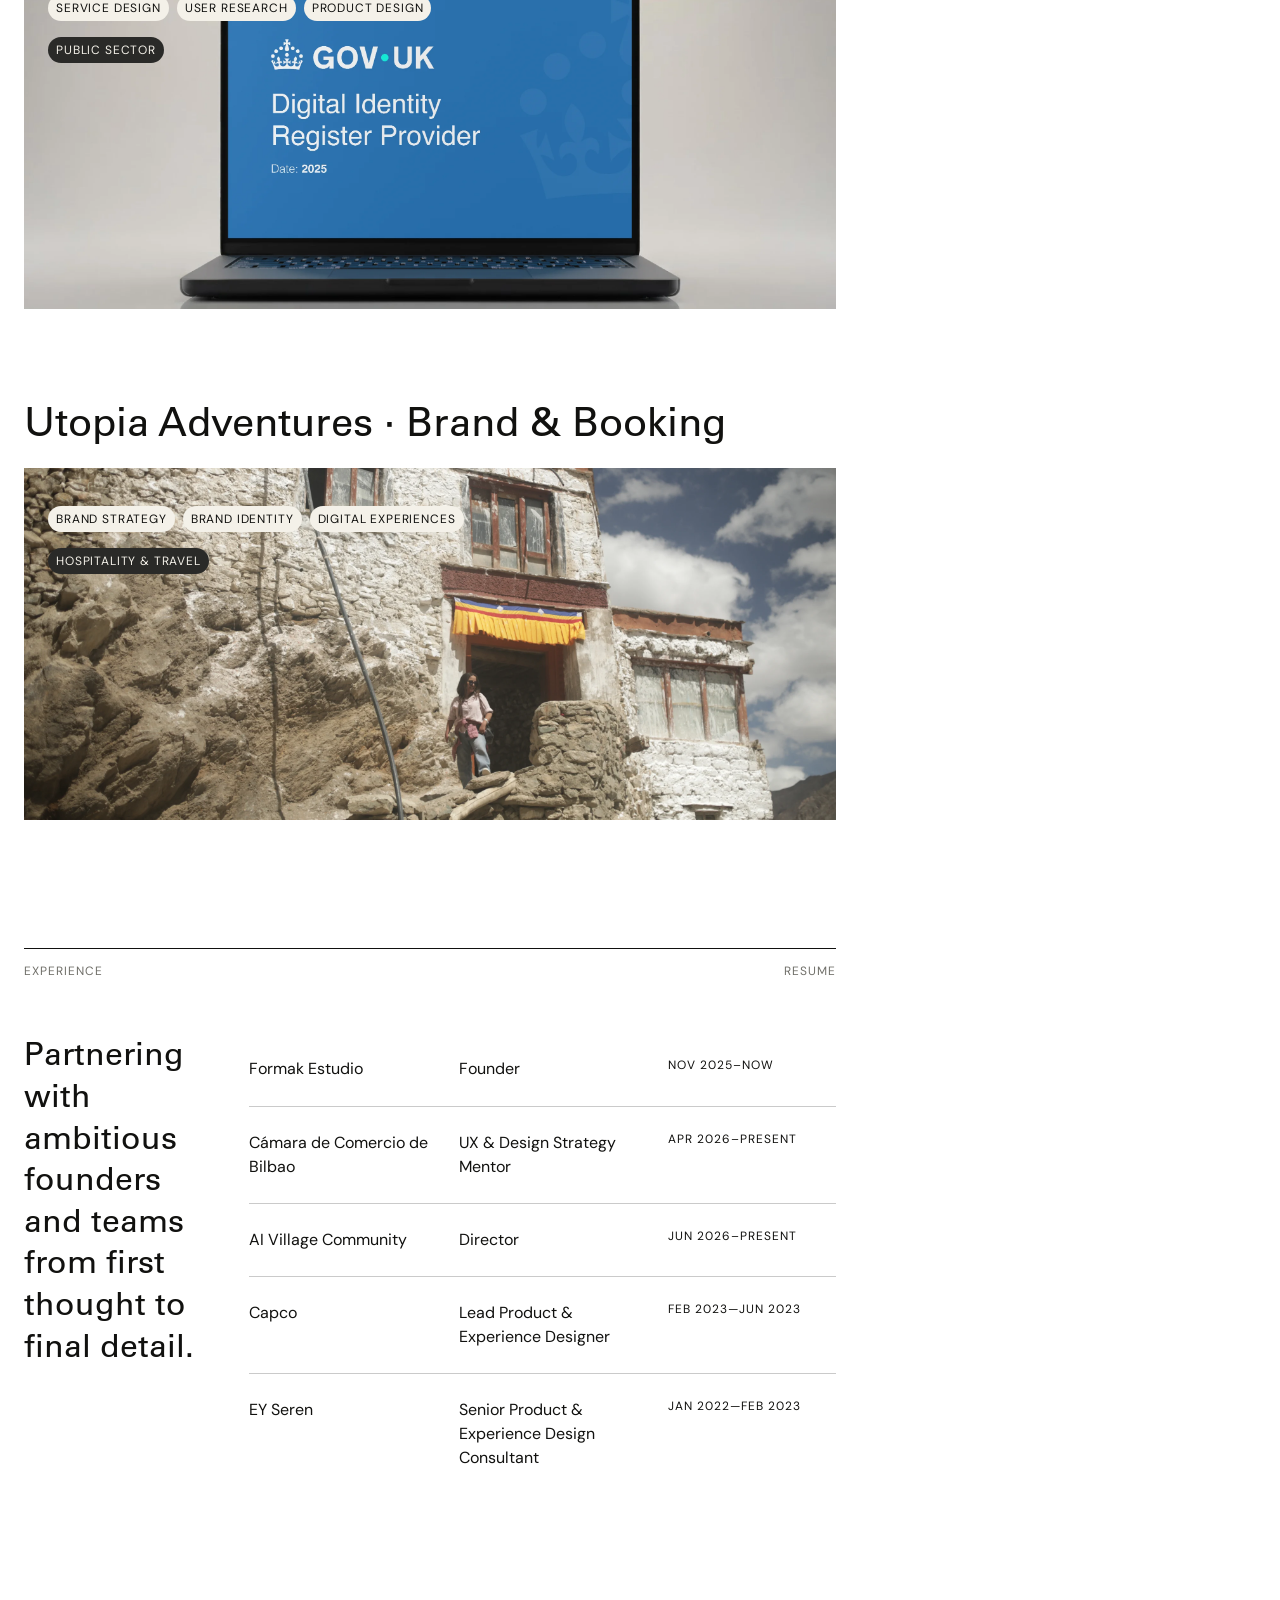
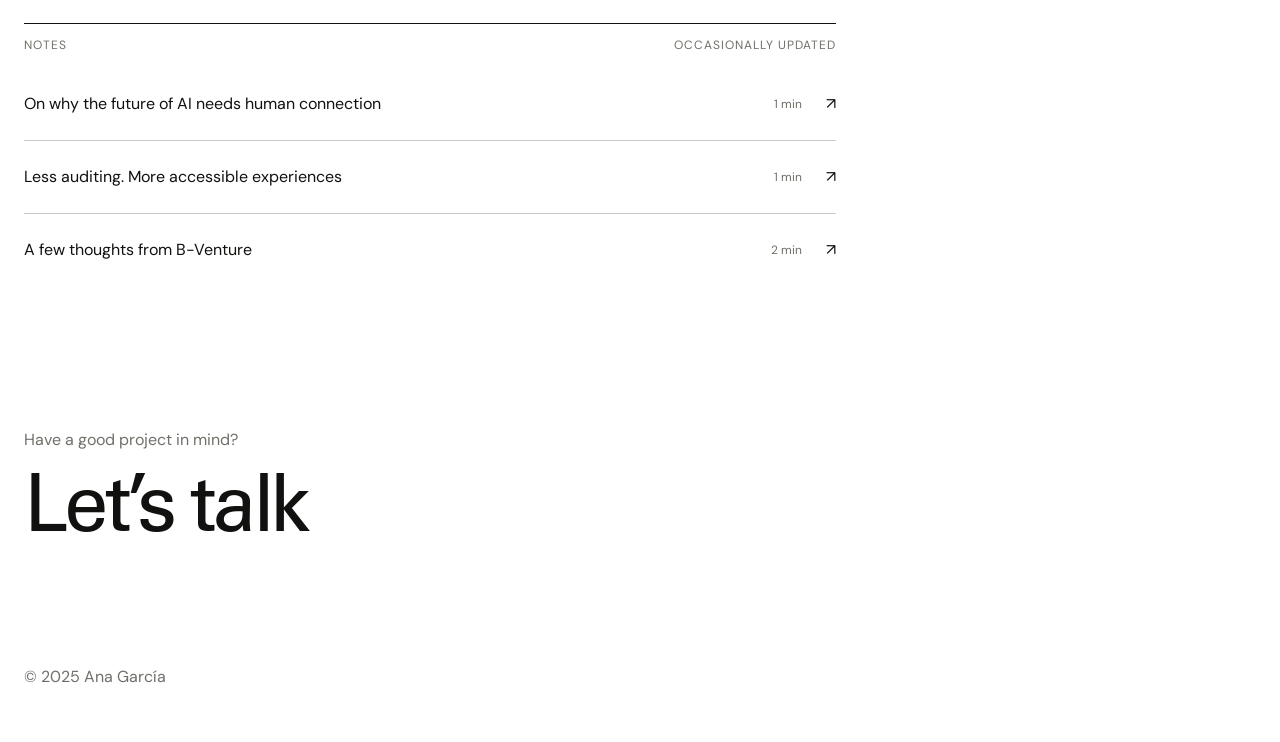
==== commit b7c30903: "Update Digital banking strategy case study and homepage card Digital banking strategy case study - L" ====
--- a/index.html
+++ b/index.html
@@ -9,6 +9,7 @@
 <body>
 <x-dc>
 <helmet>
+<link rel="preload" href="assets/69cf2f3ba9108901963ca83699d9c30d.ttf" as="font" type="font/ttf" crossorigin="">
 <link rel="preconnect" href="https://fonts.googleapis.com">
 <link href="https://fonts.googleapis.com/css2?family=DM+Sans:opsz,wght@9..40,400;9..40,600&amp;family=Forum&amp;display=swap" rel="stylesheet">
 <style>
@@ -69,10 +70,10 @@
 .card{display:block;color:var(--ink)}
 .card:hover{color:var(--ink)}
 .card-head{display:flex;align-items:flex-end;padding:14px 0 28px}
-.card-title{margin:0;font-size:40px;line-height:37.26px;transition:opacity .25s ease}
+.card-title{margin:0;font-size:40px;line-height:37.26px;transition:opacity .3s cubic-bezier(.2,.7,.2,1)}
 .card:hover .card-title{opacity:.6}
 .media{position:relative;overflow:hidden;aspect-ratio:812/352;background:#000}
-.media img,.media video{position:absolute;inset:0;width:100%;height:100%;object-fit:cover;display:block;transition:transform .5s ease}
+.media img,.media video{position:absolute;inset:0;width:100%;height:100%;object-fit:cover;display:block;transition:transform .6s cubic-bezier(.2,.7,.2,1)}
 .card:hover .media img,.card:hover .media video{transform:scale(1.04)}
 .shade,.tint{display:none}
 .phone-slot{position:absolute;top:110%;left:50%;transform:translate(-50%,-51%);width:31.6%;aspect-ratio:240/523;border-radius:13% / 5.966%;overflow:hidden;background:#000;z-index:1}
@@ -82,8 +83,11 @@
 /* Large monitors: the phone sits centred and fully visible inside the card */
 @media (min-width:1600px){.phone-slot{top:50%;transform:translate(-50%,-50%);width:auto;height:88%}
 .phone-slot ~ .tags{right:calc(50% + 111px)}}
-/* Banking thumbnail: crop is expressed in percentages of the card so it scales with it, never stretched */
-.media .img-banking{inset:auto;left:-1.23%;top:-7.39%;width:135.7%;height:143.8%;max-width:none;object-fit:cover}
+/* Banking thumbnail: the attached Aisling photo as background, with the live prototype playing in its phone mockup on top */
+.media .img-youth{object-position:50% 30%}
+.bank-phone{position:absolute;right:6%;top:50%;transform:translateY(-50%);height:86%;aspect-ratio:716/1444;z-index:1;pointer-events:none}
+.media .bank-phone video{inset:0;width:100%;height:100%;object-fit:cover;clip-path:inset(0.4% 1.4% 0.3% 1.8% round 15% / 7.4%);transition:none}
+.card:hover .media .bank-phone video,.card:focus-visible .media .bank-phone video{transform:none}
 .tags{position:absolute;left:24px;right:24px;top:38px;display:flex;flex-direction:column;align-items:flex-start;gap:16px}
 .pills{display:flex;flex-wrap:wrap;gap:8px}
 .pill{display:inline-block;background:var(--pill);color:var(--ink);border-radius:999px;padding:4px 8px;font-size:12px;line-height:18px;letter-spacing:.84px;text-transform:uppercase;white-space:nowrap}
@@ -173,7 +177,9 @@
 .exp-quote{max-width:none}
 .media{aspect-ratio:auto;height:288px}
 .media .img-film{object-fit:cover;object-position:55.6% 50%}
-.media .img-banking{inset:0;left:0;top:0;width:100%;height:100%;object-position:0 50%}
+.media .img-youth{object-position:100% 50%}
+.bank-phone{height:80%}
+.bank-phone ~ .tags{right:calc(6% + 128px)}
 .phone-slot{width:auto;height:130%;border-radius:16% / 7.343%;top:33.333% !important;transform:translateX(-50%)}
 .shade{display:block;position:absolute;inset:0;background:rgba(0,0,0,.2)}
 .tags{left:16px;right:16px;top:16px;gap:12px}
@@ -190,6 +196,41 @@
 .talk-wrap{height:128px}
 .talk{line-height:74.4px}
 }
+
+/* Motion polish: page content fades out as you leave and settles in when the next page is ready (the sidebar stays put), gentle scrolling and one hover timing across the site; reduced motion keeps only plain fades */
+.main{animation:ag-in .4s cubic-bezier(.2,.7,.2,1) backwards}
+html.ag-leaving .main{opacity:0;transition:opacity .18s ease}
+@keyframes ag-in{from{opacity:0;transform:translateY(8px)}}
+@keyframes ag-fade{from{opacity:0}}
+:where(a){transition:color .2s ease,opacity .2s ease}
+.side-email,.talk{transition:color .2s ease}
+.side-nav a{text-decoration:underline;text-decoration-color:transparent;text-decoration-thickness:1px;text-underline-offset:5px;transition:color .2s ease,text-decoration-color .25s ease}
+.side-nav a.is-active{text-decoration-color:currentColor}
+:where(a,button):focus-visible{outline:2px solid var(--ink,#11110f);outline-offset:4px}
+@media (hover:none){
+.cs-next-list:hover .cs-next-item:not(:hover){opacity:1}
+.cs-next-item:hover .cs-next-title,.cs-next-item:hover .cs-next-arrow{transform:none}
+}
+@media (prefers-reduced-motion:reduce){
+html{scroll-behavior:auto}
+.main{animation-name:ag-fade;animation-duration:.25s}
+.back-pill,.back-pill:hover,.back-pill:focus-visible,.back-pill:active{transform:none}
+}
+
+.card{-webkit-tap-highlight-color:transparent}
+.card:focus-visible{outline-offset:6px}
+.card:focus-visible .card-title{opacity:.6}
+.card:focus-visible .media img,.card:focus-visible .media video{transform:scale(1.04)}
+.card:focus-visible .phone-slot video{transform:none}
+@media (hover:none){
+.card:hover .card-title{opacity:1}
+.card:hover .media img,.card:hover .media video{transform:none}
+.card:active .card-title{opacity:.6}
+}
+@media (prefers-reduced-motion:reduce){
+.media img,.media video{transition:none}
+.card:hover .media img,.card:hover .media video,.card:focus-visible .media img,.card:focus-visible .media video{transform:none}
+}
 </style>
 </helmet>
 <div class="site">
@@ -245,7 +286,8 @@
             <a class="card" href="digital-banking.html">
               <div class="card-head"><h2 class="card-title serif">Digital banking strategy</h2></div>
               <div class="media">
-                <img class="img-banking" src="assets/b52825ad929a11c8da791966712f7fba.webp" alt="Young woman smiling in the street, titled Financial wellbeing evolution" width="2752" height="1536">
+                <img class="img-youth" src="assets/b4d7f38694349258697be2c7749e62cf.jpg" alt="Aisling checking her banking app on her phone outside a modern building" width="1376" height="768">
+                <div class="bank-phone"><video src="assets/335de9d1631604f106f988ee4c393d19.mp4" autoplay="" muted="" loop="" playsinline="" disablepictureinpicture="" disableremoteplayback="" aria-label="Youth prototype walkthrough on mobile"></video></div>
                 <div class="tags sans">
                   <div class="pills"><span class="pill">Digital Strategy</span><span class="pill">Prototyping</span><span class="pill">Storytelling</span></div>
                   <span class="pill dark">Retail &amp; Business Banking</span>
@@ -476,7 +518,69 @@
       try { history.replaceState(null, '', '#' + id); } catch (err) {}
     });
   }
+  // Motion: fade between pages, keep the homepage position when coming back from a case study, and pause card videos while they are off screen.
+  setupMotion() {
+    const isHome = !!document.querySelector('.cards .card');
+    const flag = isHome ? '__agMotionHome' : '__agMotionCase';
+    if (window[flag]) return;
+    window[flag] = true;
+    const KEY = 'ag-home-scroll', RET = 'ag-home-return';
+    const get = (k) => { try { return sessionStorage.getItem(k); } catch (e) { return null; } };
+    const set = (k, v) => { try { sessionStorage.setItem(k, v); } catch (e) {} };
+    const del = (k) => { try { sessionStorage.removeItem(k); } catch (e) {} };
+    // Leaving for another page: fade the content out while the next page loads (navigation is not delayed).
+    const root = document.documentElement;
+    document.addEventListener('click', (e) => {
+      if (e.defaultPrevented || e.button !== 0 || e.metaKey || e.ctrlKey || e.shiftKey || e.altKey) return;
+      const a = e.target && e.target.closest ? e.target.closest('a[href]') : null;
+      if (!a || (a.target && a.target !== '_self') || a.hasAttribute('download')) return;
+      const href = a.getAttribute('href') || '';
+      if (!href || href.charAt(0) === '#') return;
+      let url;
+      try { url = new URL(a.href, location.href); } catch (err) { return; }
+      if (url.origin !== location.origin || !/(\.html|\/)$/.test(url.pathname) || url.pathname === location.pathname) return;
+      root.classList.add('ag-leaving');
+      setTimeout(() => { if (e.defaultPrevented) root.classList.remove('ag-leaving'); }, 0);
+      clearTimeout(window.__agLeaveTimer);
+      window.__agLeaveTimer = setTimeout(() => root.classList.remove('ag-leaving'), 1500);
+    });
+    window.addEventListener('pageshow', () => root.classList.remove('ag-leaving'));
+    if (!isHome) {
+      document.addEventListener('click', (e) => { if (e.target && e.target.closest && e.target.closest('a.back-pill')) set(RET, '1'); }, true);
+      return;
+    }
+    const save = () => set(KEY, String(Math.round(window.scrollY)));
+    document.addEventListener('click', (e) => {
+      const a = e.target && e.target.closest ? e.target.closest('a[href]') : null;
+      if (a && (a.getAttribute('href') || '').charAt(0) !== '#') save();
+    }, true);
+    window.addEventListener('pagehide', save);
+    let type = 'navigate';
+    try { type = performance.getEntriesByType('navigation')[0].type; } catch (e) {}
+    const y = parseInt(get(KEY), 10);
+    const back = get(RET) === '1' || type === 'back_forward';
+    del(RET);
+    if (back && y > 0) {
+      try { history.scrollRestoration = 'manual'; } catch (e) {}
+      let moved = false;
+      const go = () => { if (!moved) window.scrollTo({ top: y, left: 0, behavior: 'instant' }); };
+      go();
+      requestAnimationFrame(go);
+      const stop = () => { moved = true; };
+      window.addEventListener('wheel', stop, { once: true, passive: true });
+      window.addEventListener('touchstart', stop, { once: true, passive: true });
+      if (document.fonts && document.fonts.ready) document.fonts.ready.then(go);
+    }
+    if ('IntersectionObserver' in window) {
+      const io = new IntersectionObserver((entries) => entries.forEach((en) => {
+        const v = en.target;
+        if (en.isIntersecting) { const p = v.play(); if (p && p.catch) p.catch(() => {}); } else v.pause();
+      }), { rootMargin: '200px 0px' });
+      document.querySelectorAll('.cards video').forEach((v) => io.observe(v));
+    }
+  }
   componentDidMount() {
+    this.setupMotion();
     this.setupSmoothAnchors();
     this.setupEmailCopy();
     this.setupTalkCopy();
